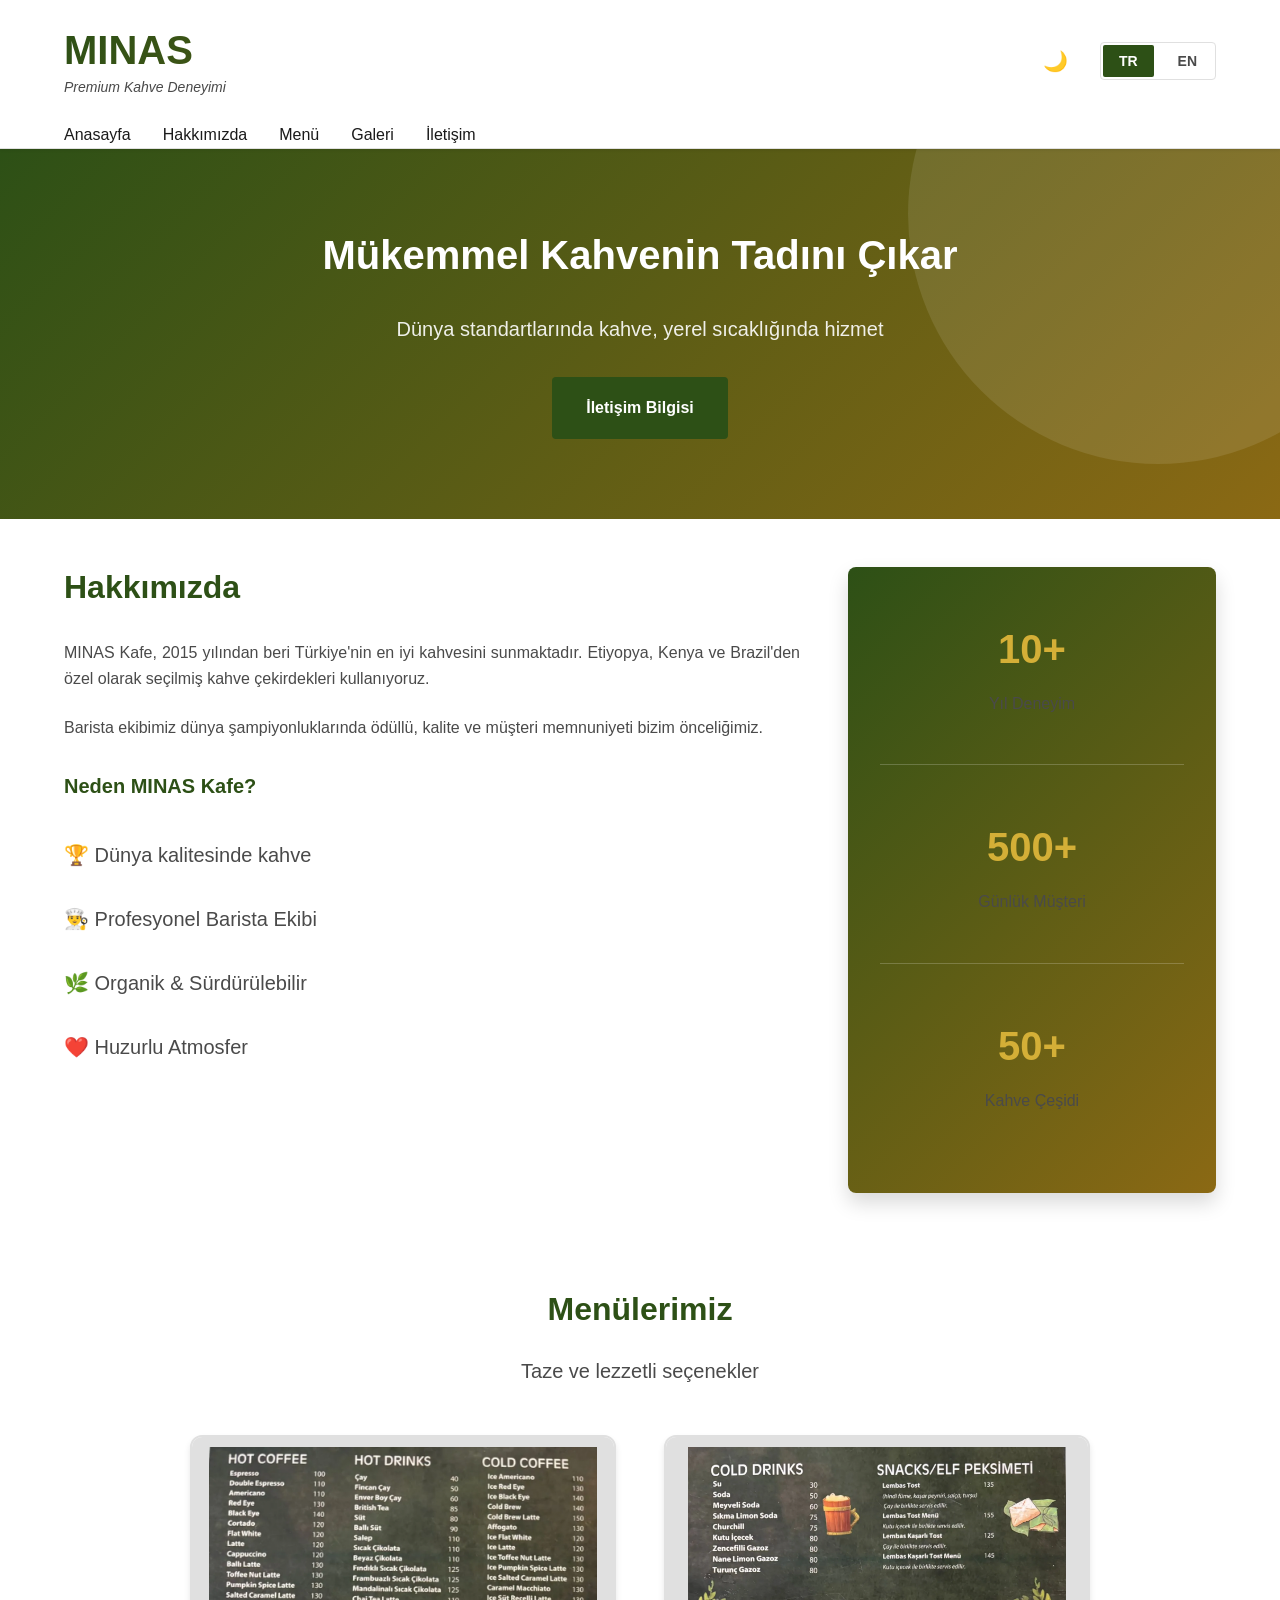
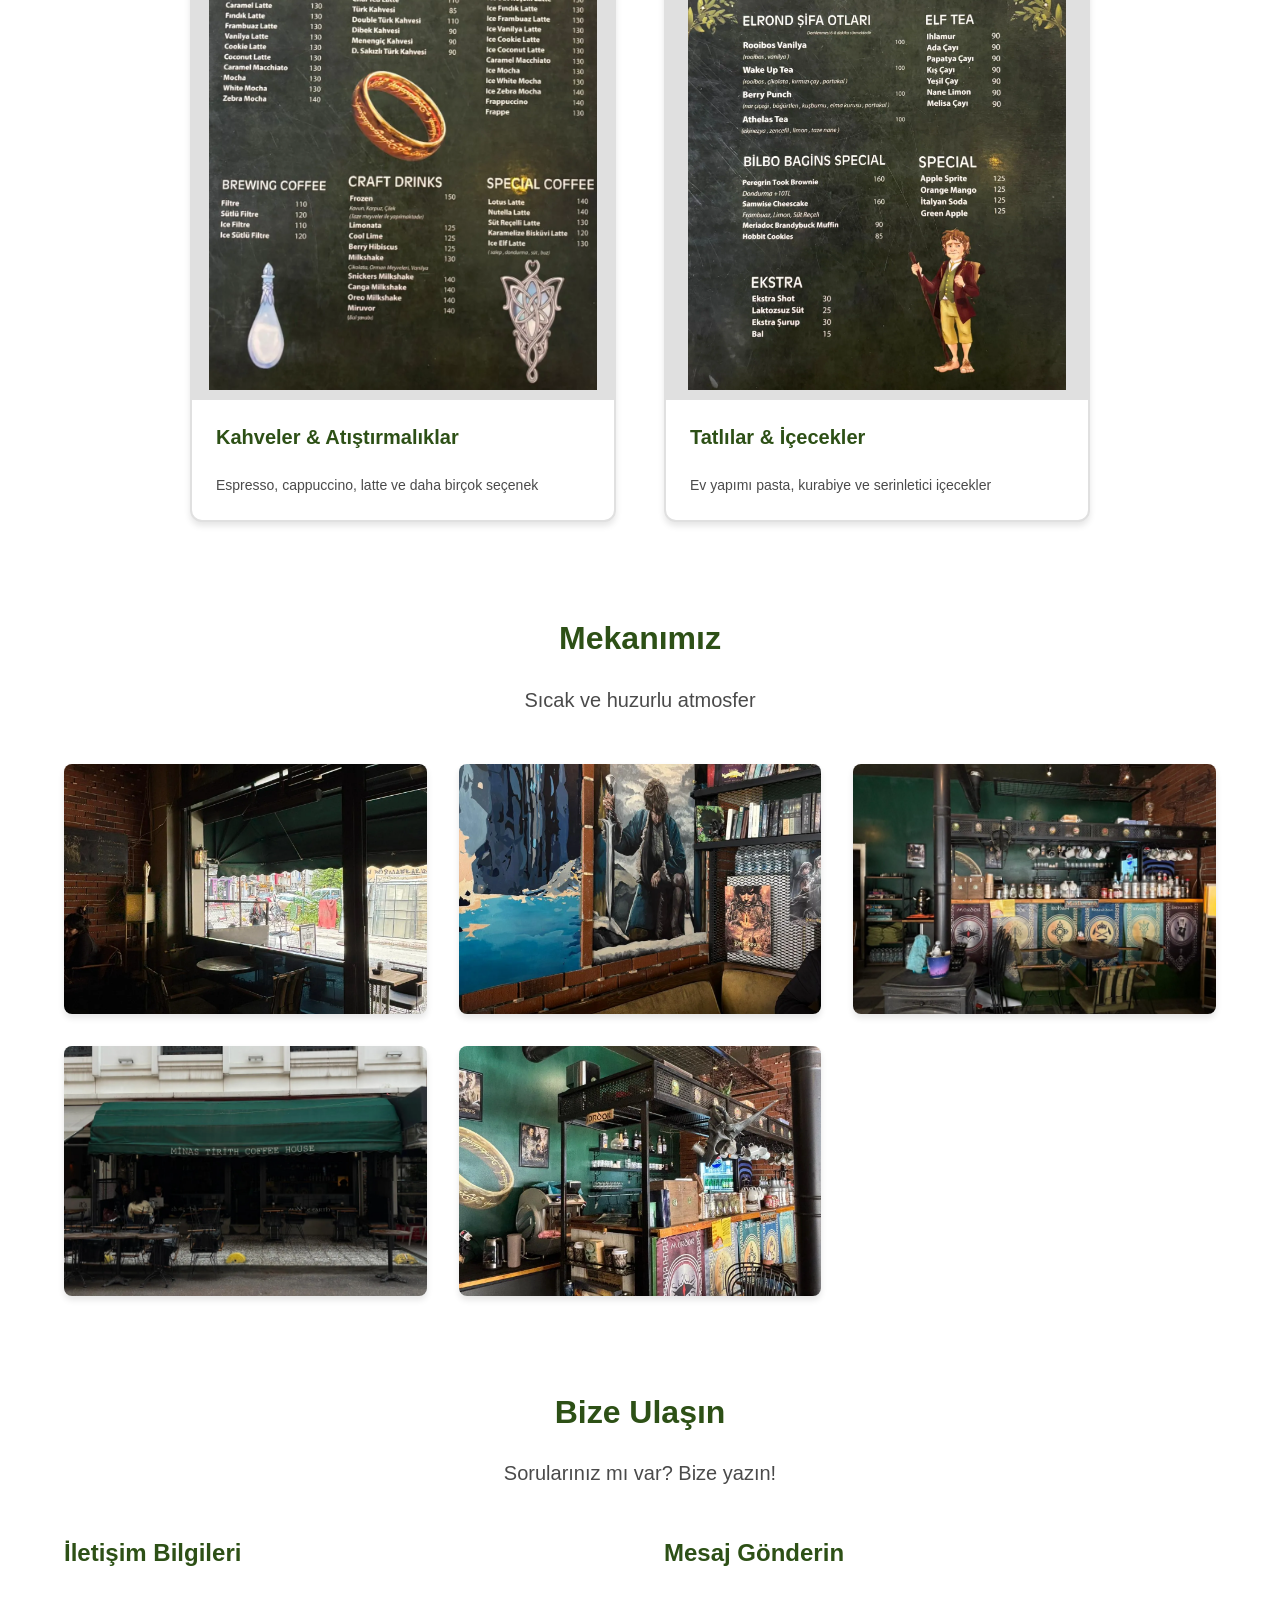
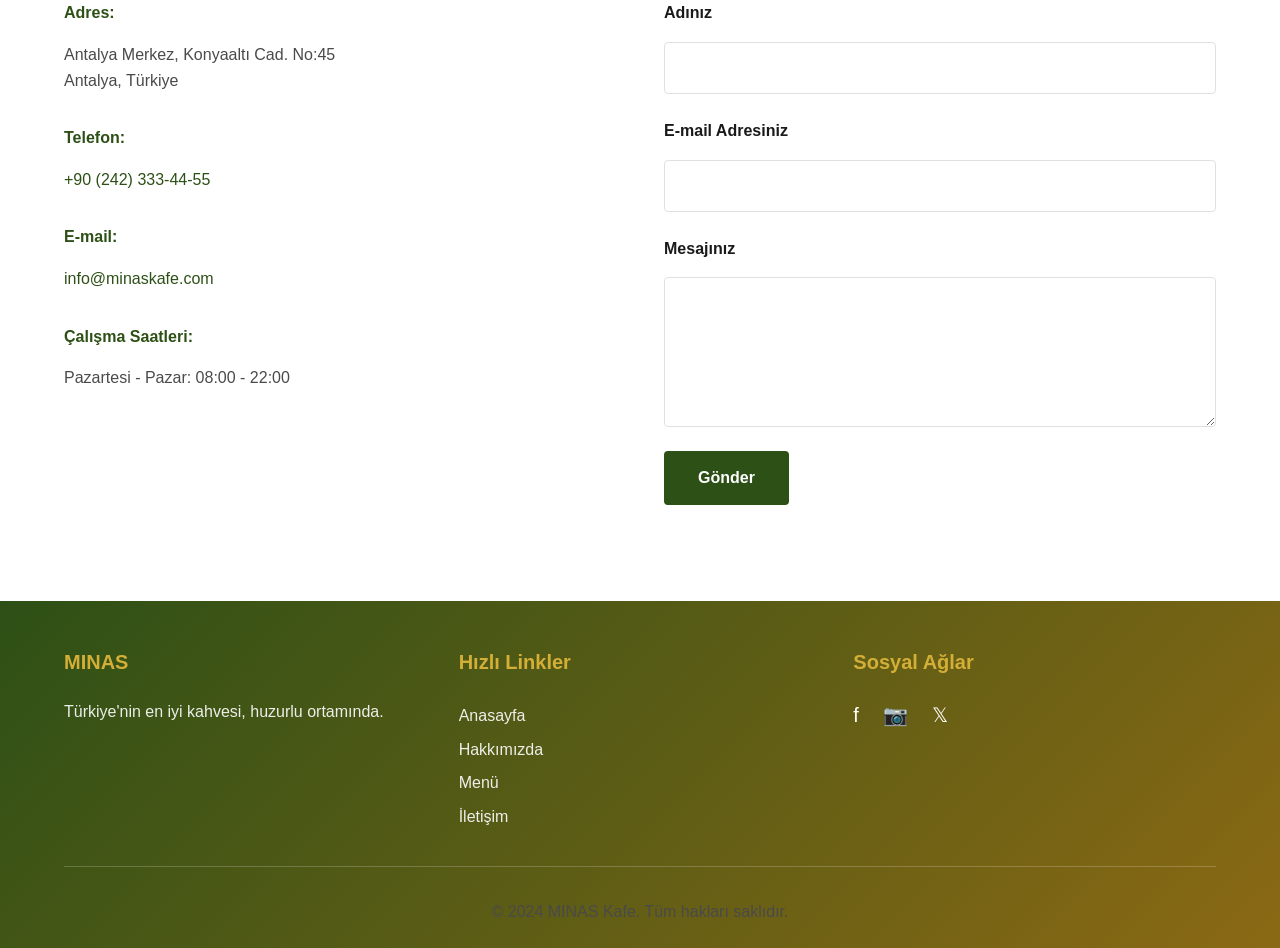
==== index.html @ 87684c49 "Initial commit: Proje yapisi ve temel dosyalar olusturuldu." ====
<!DOCTYPE html>
<html lang="tr" dir="ltr">
<head>
    <meta charset="UTF-8">
    <meta name="viewport" content="width=device-width, initial-scale=1.0">
    <meta name="description" content="MINAS Kafe - Türkiye'nin en iyi kahvesi. Huzurlu ortamda premium kahve deneyimi.">
    <meta name="keywords" content="kafe, kahve, MINAS, premium kahve, espresso, cappuccino">
    <meta name="author" content="MINAS Kafe">
    <meta name="theme-color" content="#2d5016">
    
    <!-- SEO -->
    <title>MINAS Kafe - Premium Kahve Deneyimi | Antalya</title>
    <meta property="og:title" content="MINAS Kafe - Premium Kahve Deneyimi">
    <meta property="og:description" content="Türkiye'nin en iyi kahvesi. Huzurlu ortamda premium kahve deneyimi.">
    <meta property="og:type" content="business.business">
    
    <!-- Favicon -->
    <link rel="icon" type="image/svg+xml" href="assets/favicon.svg">
    <link rel="icon" type="image/png" href="assets/favicon-192.png">
    <link rel="apple-touch-icon" href="assets/favicon-180.png">
    <link rel="manifest" href="manifest.json">
    
    <!-- Styles -->
    <link rel="stylesheet" href="assets/css/style.css">
    <link rel="stylesheet" href="assets/css/responsive.css">
    
</head>
<body class="light-theme">
    <!-- Header -->
    <header class="header">
        <div class="container">
            <div class="header-top">
                <div class="logo">
                    <h1>MINAS</h1>
                    <p class="tagline" data-tr="Premium Kahve Deneyimi" data-en="Premium Coffee Experience">Premium Kahve Deneyimi</p>
                </div>
                
                <!-- Theme & Language Switcher -->
                <div class="controls">
                    <button class="btn-theme" aria-label="Temayı değiştir" title="Temayı değiştir">
                        <span class="theme-icon">🌙</span>
                    </button>
                    <div class="language-switcher">
                        <button class="btn-lang active" data-lang="tr" title="Türkçe">TR</button>
                        <button class="btn-lang" data-lang="en" title="English">EN</button>
                    </div>
                </div>
            </div>

            <!-- Navigation -->
            <nav class="navigation">
                <button class="btn-menu" aria-label="Menüyü aç/kapat">
                    <span></span>
                    <span></span>
                    <span></span>
                </button>
                <ul class="nav-list">
                    <li><a href="#anasayfa" class="nav-link" data-tr="Anasayfa" data-en="Home">Anasayfa</a></li>
                    <li><a href="#hakkimizda" class="nav-link" data-tr="Hakkımızda" data-en="About">Hakkımızda</a></li>
                    <li><a href="#menu" class="nav-link" data-tr="Menü" data-en="Menu">Menü</a></li>
                    <li><a href="#galeri" class="nav-link" data-tr="Galeri" data-en="Gallery">Galeri</a></li>
                    <li><a href="#iletisim" class="nav-link" data-tr="İletişim" data-en="Contact">İletişim</a></li>
                </ul>
            </nav>
        </div>
    </header>

    <!-- Main Content -->
    <main class="main-content">
        
        <!-- Hero Section -->
        <section id="anasayfa" class="hero">
            <div class="container">
                <div class="hero-content">
                    <h2 class="hero-title" data-tr="Mükemmel Kahvenin Tadını Çıkar" data-en="Taste the Perfect Coffee">Mükemmel Kahvenin Tadını Çıkar</h2>
                    <p class="hero-subtitle" data-tr="Dünya standartlarında kahve, yerel sıcaklığında hizmet" data-en="World-class coffee with local warmth">Dünya standartlarında kahve, yerel sıcaklığında hizmet</p>
                    <a href="#iletisim" class="btn-primary" data-tr="İletişim Bilgisi" data-en="Get In Touch">İletişim Bilgisi</a>
                </div>
            </div>
        </section>

        <!-- About Section -->
        <section id="hakkimizda" class="about">
            <div class="container">
                <div class="about-wrapper">
                    <article class="about-content">
                        <h2 data-tr="Hakkımızda" data-en="About Us">Hakkımızda</h2>
                        <p data-tr="MINAS Kafe, 2015 yılından beri Türkiye'nin en iyi kahvesini sunmaktadır. Etiyopya, Kenya ve Brazil'den özel olarak seçilmiş kahve çekirdekleri kullanıyoruz." data-en="MINAS Cafe has been serving Turkey's finest coffee since 2015. We use specially selected coffee beans from Ethiopia, Kenya, and Brazil.">MINAS Kafe, 2015 yılından beri Türkiye'nin en iyi kahvesini sunmaktadır. Etiyopya, Kenya ve Brazil'den özel olarak seçilmiş kahve çekirdekleri kullanıyoruz.</p>
                        <p data-tr="Barista ekibimiz dünya şampiyonluklarında ödüllü, kalite ve müşteri memnuniyeti bizim önceliğimiz." data-en="Our award-winning barista team is committed to quality and customer satisfaction.">Barista ekibimiz dünya şampiyonluklarında ödüllü, kalite ve müşteri memnuniyeti bizim önceliğimiz.</p>
                        <h3 data-tr="Neden MINAS Kafe?" data-en="Why MINAS Cafe?">Neden MINAS Kafe?</h3>
                        <ul class="features-list">
                            <li data-tr="🏆 Dünya kalitesinde kahve" data-en="🏆 World-class coffee">🏆 Dünya kalitesinde kahve</li>
                            <li data-tr="👨‍🍳 Profesyonel Barista Ekibi" data-en="👨‍🍳 Professional Barista Team">👨‍🍳 Profesyonel Barista Ekibi</li>
                            <li data-tr="🌿 Organik & Sürdürülebilir" data-en="🌿 Organic & Sustainable">🌿 Organik & Sürdürülebilir</li>
                            <li data-tr="❤️ Huzurlu Atmosfer" data-en="❤️ Peaceful Atmosphere">❤️ Huzurlu Atmosfer</li>
                        </ul>
                    </article>
                    <aside class="about-sidebar">
                        <div class="stats">
                            <div class="stat-item">
                                <h3 class="stat-number">10+</h3>
                                <p data-tr="Yıl Deneyim" data-en="Years Experience">Yıl Deneyim</p>
                            </div>
                            <div class="stat-item">
                                <h3 class="stat-number">500+</h3>
                                <p data-tr="Günlük Müşteri" data-en="Daily Customers">Günlük Müşteri</p>
                            </div>
                            <div class="stat-item">
                                <h3 class="stat-number">50+</h3>
                                <p data-tr="Kahve Çeşidi" data-en="Coffee Types">Kahve Çeşidi</p>
                            </div>
                        </div>
                    </aside>
                </div>
            </div>
        </section>

        <!-- Menu Section -->
        <section id="menu" class="menu">
            <div class="container">
                <h2 data-tr="Menülerimiz" data-en="Our Menus">Menülerimiz</h2>
                <p class="section-subtitle" data-tr="Taze ve lezzetli seçenekler" data-en="Fresh and delicious options">Taze ve lezzetli seçenekler</p>
                
                <div class="menu-grid">
                    <article class="menu-card">
                        <picture>
                            <source srcset="assets/images/menu1.webp" type="image/webp">
                            <source srcset="assets/images/menu1.jpg" type="image/jpeg">
                            <img src="assets/images/menu1.jpg" alt="Kahve ve Atıştırmalıklar Menüsü" loading="lazy" width="300" height="400">
                        </picture>
                        <h3 data-tr="Kahveler & Atıştırmalıklar" data-en="Coffees & Snacks">Kahveler & Atıştırmalıklar</h3>
                        <p data-tr="Espresso, cappuccino, latte ve daha birçok seçenek" data-en="Espresso, cappuccino, latte and many more options">Espresso, cappuccino, latte ve daha birçok seçenek</p>
                    </article>
                    <article class="menu-card">
                        <picture>
                            <source srcset="assets/images/menu2.webp" type="image/webp">
                            <source srcset="assets/images/menu2.jpg" type="image/jpeg">
                            <img src="assets/images/menu2.jpg" alt="Tatlı ve İçecekler Menüsü" loading="lazy" width="300" height="400">
                        </picture>
                        <h3 data-tr="Tatlılar & İçecekler" data-en="Desserts & Beverages">Tatlılar & İçecekler</h3>
                        <p data-tr="Ev yapımı pasta, kurabiye ve serinletici içecekler" data-en="Homemade cakes, cookies and refreshing beverages">Ev yapımı pasta, kurabiye ve serinletici içecekler</p>
                    </article>
                </div>
            </div>
        </section>

        <!-- Gallery Section -->
        <section id="galeri" class="gallery">
            <div class="container">
                <h2 data-tr="Mekanımız" data-en="Our Place">Mekanımız</h2>
                <p class="section-subtitle" data-tr="Sıcak ve huzurlu atmosfer" data-en="Warm and peaceful atmosphere">Sıcak ve huzurlu atmosfer</p>
                
                <div class="gallery-grid">
                    <article class="gallery-item">
                        <picture>
                            <source srcset="assets/images/masalar1.webp" type="image/webp">
                            <source srcset="assets/images/masalar1.jpg" type="image/jpeg">
                            <img src="assets/images/masalar1.jpg" alt="MINAS Kafe - Kafe Masaları 1" loading="lazy" width="400" height="300">
                        </picture>
                        <h3 data-tr="Rahatlık" data-en="Comfort">Rahatlık</h3>
                    </article>
                    <article class="gallery-item">
                        <picture>
                            <source srcset="assets/images/masalar2.webp" type="image/webp">
                            <source srcset="assets/images/masalar2.jpg" type="image/jpeg">
                            <img src="assets/images/masalar2.jpg" alt="MINAS Kafe - Kafe Masaları 2" loading="lazy" width="400" height="300">
                        </picture>
                        <h3 data-tr="Sosyal Alan" data-en="Social Space">Sosyal Alan</h3>
                    </article>
                    <article class="gallery-item">
                        <picture>
                            <source srcset="assets/images/bar.webp" type="image/webp">
                            <source srcset="assets/images/bar.jpg" type="image/jpeg">
                            <img src="assets/images/bar.jpg" alt="MINAS Kafe - Bar Bölümü" loading="lazy" width="400" height="300">
                        </picture>
                        <h3 data-tr="Bar Bölümü" data-en="Bar Section">Bar Bölümü</h3>
                    </article>
                    <article class="gallery-item">
                        <picture>
                            <source srcset="assets/images/disgorunus.webp" type="image/webp">
                            <source srcset="assets/images/disgorunus.jpg" type="image/jpeg">
                            <img src="assets/images/disgorunus.jpg" alt="MINAS Kafe - Dış Görünüş" loading="lazy" width="400" height="300">
                        </picture>
                        <h3 data-tr="Dış Görünüş" data-en="Exterior View">Dış Görünüş</h3>
                    </article>
                    <article class="gallery-item">
                        <picture>
                            <source srcset="assets/images/kasa.webp" type="image/webp">
                            <source srcset="assets/images/kasa.jpg" type="image/jpeg">
                            <img src="assets/images/kasa.jpg" alt="MINAS Kafe - Kasa Bölümü" loading="lazy" width="400" height="300">
                        </picture>
                        <h3 data-tr="Yüksek Kalite" data-en="Quality">Yüksek Kalite</h3>
                    </article>
                </div>
            </div>
        </section>

        <!-- Contact Section -->
        <section id="iletisim" class="contact">
            <div class="container">
                <h2 data-tr="Bize Ulaşın" data-en="Get In Touch">Bize Ulaşın</h2>
                <p class="section-subtitle" data-tr="Sorularınız mı var? Bize yazın!" data-en="Have questions? Write to us!">Sorularınız mı var? Bize yazın!</p>
                
                <div class="contact-wrapper">
                    <article class="contact-info">
                        <h3 data-tr="İletişim Bilgileri" data-en="Contact Information">İletişim Bilgileri</h3>
                        <div class="info-item">
                            <strong data-tr="Adres:" data-en="Address:">Adres:</strong>
                            <p>Antalya Merkez, Konyaaltı Cad. No:45<br>Antalya, Türkiye</p>
                        </div>
                        <div class="info-item">
                            <strong data-tr="Telefon:" data-en="Phone:">Telefon:</strong>
                            <p><a href="tel:+902423334455">+90 (242) 333-44-55</a></p>
                        </div>
                        <div class="info-item">
                            <strong data-tr="E-mail:" data-en="Email:">E-mail:</strong>
                            <p><a href="mailto:info@minaskafe.com">info@minaskafe.com</a></p>
                        </div>
                        <div class="info-item">
                            <strong data-tr="Çalışma Saatleri:" data-en="Business Hours:">Çalışma Saatleri:</strong>
                            <p data-tr="Pazartesi - Pazar: 08:00 - 22:00" data-en="Monday - Sunday: 08:00 - 22:00">Pazartesi - Pazar: 08:00 - 22:00</p>
                        </div>
                    </article>

                    <article class="contact-form">
                        <h3 data-tr="Mesaj Gönderin" data-en="Send a Message">Mesaj Gönderin</h3>
                        <form id="contactForm" method="POST" action="https://formspree.io/f/xwpkqzky">
                            <div class="form-group">
                                <label for="name" data-tr="Adınız" data-en="Your Name">Adınız</label>
                                <input type="text" id="name" name="name" required aria-label="Adınız">
                            </div>
                            <div class="form-group">
                                <label for="email" data-tr="E-mail Adresiniz" data-en="Your Email">E-mail Adresiniz</label>
                                <input type="email" id="email" name="email" required aria-label="E-mail Adresiniz">
                            </div>
                            <div class="form-group">
                                <label for="message" data-tr="Mesajınız" data-en="Your Message">Mesajınız</label>
                                <textarea id="message" name="message" rows="5" required aria-label="Mesajınız"></textarea>
                            </div>
                            <button type="submit" class="btn-primary" data-tr="Gönder" data-en="Send">Gönder</button>
                        </form>
                    </article>
                </div>
            </div>
        </section>
    </main>

    <!-- Footer -->
    <footer class="footer">
        <div class="container">
            <div class="footer-content">
                <article class="footer-section">
                    <h3>MINAS</h3>
                    <p data-tr="Türkiye'nin en iyi kahvesi, huzurlu ortamında." data-en="Turkey's finest coffee in a peaceful setting.">Türkiye'nin en iyi kahvesi, huzurlu ortamında.</p>
                </article>
                <article class="footer-section">
                    <h3 data-tr="Hızlı Linkler" data-en="Quick Links">Hızlı Linkler</h3>
                    <ul>
                        <li><a href="#anasayfa" data-tr="Anasayfa" data-en="Home">Anasayfa</a></li>
                        <li><a href="#hakkimizda" data-tr="Hakkımızda" data-en="About">Hakkımızda</a></li>
                        <li><a href="#menu" data-tr="Menü" data-en="Menu">Menü</a></li>
                        <li><a href="#iletisim" data-tr="İletişim" data-en="Contact">İletişim</a></li>
                    </ul>
                </article>
                <article class="footer-section">
                    <h3 data-tr="Sosyal Ağlar" data-en="Social Media">Sosyal Ağlar</h3>
                    <div class="social-links">
                        <a href="#" aria-label="Facebook" title="Facebook">f</a>
                        <a href="#" aria-label="Instagram" title="Instagram">📷</a>
                        <a href="#" aria-label="Twitter" title="Twitter">𝕏</a>
                    </div>
                </article>
            </div>
            <div class="footer-bottom">
                <p data-tr="© 2024 MINAS Kafe. Tüm hakları saklıdır." data-en="© 2024 MINAS Cafe. All rights reserved.">© 2024 MINAS Kafe. Tüm hakları saklıdır.</p>
            </div>
        </div>
    </footer>

    <!-- Scripts -->
    <script src="assets/js/main.js" defer></script>
    <script src="assets/js/i18n.js" defer></script>
    <script src="assets/js/theme.js" defer></script>
    
    <!-- Service Worker Registration -->
    <script>
        if ('serviceWorker' in navigator) {
            window.addEventListener('load', () => {
                navigator.serviceWorker.register('assets/js/sw.js').then(reg => {
                    console.log('Service Worker registered successfully:', reg);
                }).catch(err => {
                    console.log('Service Worker registration failed:', err);
                });
            });
        }
    </script>
</body>
</html>
---- assets/css/style.css ----
/* ===========================
   MINAS KAFE - MAIN STYLES
   =========================== */

:root {
    /* Light Theme Colors */
    --color-primary-light: #2d5016;
    --color-secondary-light: #8B6914;
    --color-bg-light: #ffffff;
    --color-text-dark: #1a1a1a;
    --color-text-light: #4a4a4a;
    --color-border: #e0e0e0;
    --color-accent: #d4af37;
    
    /* Dark Theme Colors */
    --color-primary-dark: #1a3d0a;
    --color-secondary-dark: #6b5810;
    --color-bg-dark: #0d0d0d;
    --color-text-light-dark: #e0e0e0;
    --color-text-light-dark-secondary: #a0a0a0;
    
    /* Spacing */
    --spacing-xs: 0.5rem;
    --spacing-sm: 1rem;
    --spacing-md: 1.5rem;
    --spacing-lg: 2rem;
    --spacing-xl: 3rem;
    
    /* Typography */
    --font-family: 'Segoe UI', Tahoma, Geneva, Verdana, sans-serif;
    --font-size-xs: 0.75rem;
    --font-size-sm: 0.875rem;
    --font-size-base: 1rem;
    --font-size-lg: 1.25rem;
    --font-size-xl: 1.5rem;
    --font-size-2xl: 2rem;
    --font-size-3xl: 2.5rem;
    
    /* Transitions */
    --transition-fast: 0.2s ease-in-out;
    --transition-normal: 0.3s ease-in-out;
    --transition-slow: 0.5s ease-in-out;
    
    /* Shadows */
    --shadow-sm: 0 1px 3px rgba(0, 0, 0, 0.1);
    --shadow-md: 0 4px 6px rgba(0, 0, 0, 0.1);
    --shadow-lg: 0 10px 20px rgba(0, 0, 0, 0.15);
    
    /* Z-index */
    --z-header: 100;
    --z-mobile-menu: 101;
    --z-modal: 200;
}

/* Light Theme */
body.light-theme {
    --bg: var(--color-bg-light);
    --text-primary: var(--color-text-dark);
    --text-secondary: var(--color-text-light);
    --primary: var(--color-primary-light);
    --secondary: var(--color-secondary-light);
    --border: var(--color-border);
}

/* Dark Theme */
body.dark-theme {
    --bg: var(--color-bg-dark);
    --text-primary: var(--color-text-light-dark);
    --text-secondary: var(--color-text-light-dark-secondary);
    --primary: var(--color-primary-dark);
    --secondary: var(--color-secondary-dark);
    --border: rgba(255, 255, 255, 0.1);
}

/* ===========================
   GLOBAL STYLES
   =========================== */

* {
    margin: 0;
    padding: 0;
    box-sizing: border-box;
}

html {
    scroll-behavior: smooth;
}

body {
    font-family: var(--font-family);
    font-size: var(--font-size-base);
    line-height: 1.6;
    color: var(--text-primary);
    background-color: var(--bg);
    transition: background-color var(--transition-normal), color var(--transition-normal);
}

/* ===========================
   TYPOGRAPHY
   =========================== */

h1, h2, h3, h4, h5, h6 {
    font-weight: 700;
    line-height: 1.3;
    margin-bottom: var(--spacing-md);
    color: var(--primary);
}

h1 { font-size: var(--font-size-3xl); }
h2 { font-size: var(--font-size-2xl); }
h3 { font-size: var(--font-size-xl); }
h4 { font-size: var(--font-size-lg); }

p {
    margin-bottom: var(--spacing-md);
    color: var(--text-secondary);
}

a {
    color: var(--primary);
    text-decoration: none;
    transition: color var(--transition-fast);
}

a:hover {
    color: var(--secondary);
}

/* ===========================
   CONTAINER & LAYOUT
   =========================== */

.container {
    max-width: 1200px;
    margin: 0 auto;
    padding: 0 var(--spacing-md);
}

/* ===========================
   BUTTONS
   =========================== */

.btn-primary {
    display: inline-block;
    padding: var(--spacing-sm) var(--spacing-lg);
    background-color: var(--primary);
    color: white;
    border: 2px solid var(--primary);
    border-radius: 4px;
    font-size: var(--font-size-base);
    font-weight: 600;
    cursor: pointer;
    transition: all var(--transition-fast);
    text-align: center;
}

.btn-primary:hover {
    background-color: var(--secondary);
    border-color: var(--secondary);
    transform: translateY(-2px);
    box-shadow: var(--shadow-md);
}

.btn-primary:active {
    transform: translateY(0);
}

/* ===========================
   HEADER & NAVIGATION
   =========================== */

.header {
    background-color: var(--bg);
    border-bottom: 1px solid var(--border);
    position: sticky;
    top: 0;
    z-index: var(--z-header);
    box-shadow: var(--shadow-sm);
}

.header-top {
    display: flex;
    justify-content: space-between;
    align-items: center;
    padding: var(--spacing-md) 0;
}

.logo {
    flex: 1;
}

.logo h1 {
    font-size: var(--font-size-3xl);
    margin: 0;
    background: linear-gradient(135deg, var(--primary), var(--secondary));
    -webkit-background-clip: text;
    -webkit-text-fill-color: transparent;
    background-clip: text;
}

.logo .tagline {
    font-size: var(--font-size-sm);
    color: var(--text-secondary);
    margin: 0;
    font-style: italic;
}

.controls {
    display: flex;
    align-items: center;
    gap: var(--spacing-md);
}

/* Theme Toggle Button */
.btn-theme {
    background: none;
    border: none;
    font-size: var(--font-size-lg);
    cursor: pointer;
    padding: var(--spacing-xs);
    transition: transform var(--transition-fast);
}

.btn-theme:hover {
    transform: rotate(20deg);
}

/* Language Switcher */
.language-switcher {
    display: flex;
    gap: var(--spacing-xs);
    border: 1px solid var(--border);
    border-radius: 4px;
    padding: 2px;
}

.btn-lang {
    background: none;
    border: none;
    padding: var(--spacing-xs) var(--spacing-sm);
    font-size: var(--font-size-sm);
    font-weight: 600;
    color: var(--text-secondary);
    cursor: pointer;
    transition: all var(--transition-fast);
}

.btn-lang.active {
    background-color: var(--primary);
    color: white;
    border-radius: 2px;
}

/* Navigation */
.navigation {
    display: flex;
    align-items: center;
    justify-content: space-between;
}

.btn-menu {
    display: none;
    flex-direction: column;
    background: none;
    border: none;
    cursor: pointer;
    gap: 4px;
    padding: var(--spacing-sm);
}

.btn-menu span {
    display: block;
    width: 25px;
    height: 3px;
    background-color: var(--primary);
    transition: all var(--transition-fast);
}

.btn-menu.active span:nth-child(1) {
    transform: rotate(45deg) translate(8px, 8px);
}

.btn-menu.active span:nth-child(2) {
    opacity: 0;
}

.btn-menu.active span:nth-child(3) {
    transform: rotate(-45deg) translate(7px, -7px);
}

.nav-list {
    display: flex;
    list-style: none;
    gap: var(--spacing-lg);
}

.nav-link {
    color: var(--text-primary);
    font-weight: 500;
    position: relative;
    padding-bottom: 4px;
}

.nav-link::after {
    content: '';
    position: absolute;
    width: 0;
    height: 2px;
    bottom: 0;
    left: 0;
    background-color: var(--primary);
    transition: width var(--transition-fast);
}

.nav-link:hover::after {
    width: 100%;
}

/* ===========================
   HERO SECTION
   =========================== */

.hero {
    background: linear-gradient(135deg, var(--primary), var(--secondary));
    color: white;
    padding: 80px 0;
    text-align: center;
    position: relative;
    overflow: hidden;
}

.hero::before {
    content: '';
    position: absolute;
    top: -50%;
    right: -10%;
    width: 500px;
    height: 500px;
    background: rgba(255, 255, 255, 0.1);
    border-radius: 50%;
}

.hero-content {
    position: relative;
    z-index: 2;
}

.hero-title {
    font-size: var(--font-size-3xl);
    margin-bottom: var(--spacing-lg);
    color: white;
}

.hero-subtitle {
    font-size: var(--font-size-lg);
    margin-bottom: var(--spacing-lg);
    color: rgba(255, 255, 255, 0.9);
}

/* ===========================
   ABOUT SECTION
   =========================== */

.about {
    padding: var(--spacing-xl) 0;
    background-color: var(--bg);
}

.about-wrapper {
    display: grid;
    grid-template-columns: 2fr 1fr;
    gap: var(--spacing-xl);
    align-items: start;
}

.about-content h2 {
    color: var(--primary);
    margin-bottom: var(--spacing-lg);
}

.about-content p {
    text-align: justify;
    margin-bottom: var(--spacing-md);
}

.about-content h3 {
    font-size: var(--font-size-lg);
    margin-top: var(--spacing-lg);
    margin-bottom: var(--spacing-md);
}

.features-list {
    list-style: none;
    padding: 0;
}

.features-list li {
    padding: var(--spacing-sm) 0;
    color: var(--text-secondary);
    font-size: var(--font-size-lg);
}

.about-sidebar {
    background: linear-gradient(135deg, var(--primary), var(--secondary));
    color: white;
    padding: var(--spacing-lg);
    border-radius: 8px;
    box-shadow: var(--shadow-lg);
}

.stats {
    display: flex;
    flex-direction: column;
    gap: var(--spacing-lg);
}

.stat-item {
    text-align: center;
    padding: var(--spacing-md) 0;
    border-bottom: 1px solid rgba(255, 255, 255, 0.2);
}

.stat-item:last-child {
    border-bottom: none;
}

.stat-number {
    font-size: var(--font-size-3xl);
    color: var(--color-accent);
    margin-bottom: var(--spacing-sm);
}

/* ===========================
   MENU SECTION
   =========================== */

.menu {
    padding: var(--spacing-xl) 0;
    background-color: var(--bg);
}

.menu > .container > h2 {
    text-align: center;
    color: var(--primary);
    margin-bottom: var(--spacing-md);
}

.section-subtitle {
    text-align: center;
    font-size: var(--font-size-lg);
    color: var(--text-secondary);
    margin-bottom: var(--spacing-xl);
}

.menu-grid {
    display: grid;
    grid-template-columns: repeat(auto-fit, minmax(320px, 1fr));
    gap: var(--spacing-xl);
    max-width: 900px;
    margin: 0 auto;
}

.menu-card {
    background-color: var(--bg);
    border: 2px solid var(--border);
    border-radius: 12px;
    overflow: hidden;
    transition: all var(--transition-normal);
    box-shadow: var(--shadow-md);
    cursor: pointer;
    display: flex;
    flex-direction: column;
}

.menu-card:hover {
    transform: translateY(-10px);
    box-shadow: var(--shadow-lg);
    border-color: var(--primary);
}

.menu-card picture {
    display: block;
    width: 100%;
    aspect-ratio: 3/4;
    background-color: var(--border);
    overflow: hidden;
}

.menu-card img {
    width: 100%;
    height: 100%;
    object-fit: contain;
    display: block;
    padding: 10px;
    background-color: var(--border);
}

.menu-card h3 {
    font-size: var(--font-size-lg);
    font-weight: 600;
    color: var(--primary);
    padding: var(--spacing-md);
    margin: 0;
    flex-grow: 1;
    display: flex;
    align-items: center;
}

.menu-card p {
    padding: 0 var(--spacing-md) var(--spacing-md);
    color: var(--text-secondary);
    margin: 0;
    font-size: var(--font-size-sm);
}

/* ===========================
   GALLERY SECTION
   =========================== */

.gallery {
    padding: var(--spacing-xl) 0;
    background-color: var(--bg);
}

.gallery > .container > h2 {
    text-align: center;
    color: var(--primary);
    margin-bottom: var(--spacing-md);
}

.gallery-grid {
    display: grid;
    grid-template-columns: repeat(auto-fit, minmax(280px, 1fr));
    gap: var(--spacing-lg);
    margin-top: var(--spacing-xl);
}

.gallery-item {
    position: relative;
    overflow: hidden;
    border-radius: 8px;
    box-shadow: var(--shadow-md);
    height: 250px;
    cursor: pointer;
}

.gallery-item img {
    width: 100%;
    height: 100%;
    object-fit: cover;
    transition: transform var(--transition-normal);
    display: block;
}

.gallery-item:hover img {
    transform: scale(1.05);
}

.gallery-item h3 {
    position: absolute;
    bottom: 0;
    left: 0;
    right: 0;
    margin: 0;
    padding: var(--spacing-md);
    background: linear-gradient(to top, rgba(0, 0, 0, 0.8), transparent);
    color: white;
    font-size: var(--font-size-lg);
    transform: translateY(100%);
    transition: transform var(--transition-normal);
}

.gallery-item:hover h3 {
    transform: translateY(0);
}

/* ===========================
   CONTACT SECTION
   =========================== */

.contact {
    padding: var(--spacing-xl) 0;
    background-color: var(--bg);
}

.contact > .container > h2 {
    text-align: center;
    color: var(--primary);
    margin-bottom: var(--spacing-md);
}

.contact-wrapper {
    display: grid;
    grid-template-columns: 1fr 1fr;
    gap: var(--spacing-xl);
    margin-top: var(--spacing-xl);
}

.contact-info h3 {
    color: var(--primary);
    margin-bottom: var(--spacing-lg);
}

.info-item {
    margin-bottom: var(--spacing-lg);
}

.info-item strong {
    display: block;
    color: var(--primary);
    margin-bottom: var(--spacing-sm);
    font-weight: 600;
}

.info-item p {
    color: var(--text-secondary);
    margin: 0;
}

.info-item a {
    color: var(--primary);
    text-decoration: none;
    font-weight: 500;
}

.info-item a:hover {
    text-decoration: underline;
}

/* Contact Form */
.contact-form h3 {
    color: var(--primary);
    margin-bottom: var(--spacing-lg);
}

.form-group {
    margin-bottom: var(--spacing-md);
    display: flex;
    flex-direction: column;
}

.form-group label {
    font-weight: 600;
    color: var(--text-primary);
    margin-bottom: var(--spacing-sm);
}

.form-group input,
.form-group textarea {
    padding: var(--spacing-sm);
    border: 1px solid var(--border);
    border-radius: 4px;
    font-family: var(--font-family);
    font-size: var(--font-size-base);
    color: var(--text-primary);
    background-color: var(--bg);
    transition: border-color var(--transition-fast);
}

.form-group input:focus,
.form-group textarea:focus {
    outline: none;
    border-color: var(--primary);
    box-shadow: 0 0 0 3px rgba(45, 80, 22, 0.1);
}

.form-group textarea {
    resize: vertical;
    min-height: 150px;
}

/* ===========================
   FOOTER
   =========================== */

footer {
    background: linear-gradient(135deg, var(--primary), var(--secondary));
    color: white;
    padding: var(--spacing-xl) 0 var(--spacing-md);
    margin-top: var(--spacing-xl);
}

.footer-content {
    display: grid;
    grid-template-columns: repeat(auto-fit, minmax(250px, 1fr));
    gap: var(--spacing-lg);
    margin-bottom: var(--spacing-lg);
}

.footer-section h3 {
    color: var(--color-accent);
    font-size: var(--font-size-lg);
    margin-bottom: var(--spacing-md);
}

.footer-section p {
    color: rgba(255, 255, 255, 0.9);
    margin: 0;
}

.footer-section ul {
    list-style: none;
    padding: 0;
}

.footer-section ul li {
    padding: 4px 0;
}

.footer-section ul li a {
    color: rgba(255, 255, 255, 0.9);
    transition: color var(--transition-fast);
}

.footer-section ul li a:hover {
    color: var(--color-accent);
}

.social-links {
    display: flex;
    gap: var(--spacing-md);
    font-size: var(--font-size-lg);
}

.social-links a {
    color: white;
    text-decoration: none;
    transition: color var(--transition-fast);
}

.social-links a:hover {
    color: var(--color-accent);
}

.footer-bottom {
    text-align: center;
    padding-top: var(--spacing-lg);
    border-top: 1px solid rgba(255, 255, 255, 0.2);
    color: rgba(255, 255, 255, 0.8);
}

.footer-bottom p {
    margin: 0;
}

/* ===========================
   UTILITIES
   =========================== */

.skip-link {
    position: absolute;
    top: -40px;
    left: 0;
    background: var(--primary);
    color: white;
    padding: 8px;
    z-index: 100;
}

.skip-link:focus {
    top: 0;
}

/* Reduced Motion */
@media (prefers-reduced-motion: reduce) {
    * {
        animation: none !important;
        transition: none !important;
    }
}
---- assets/css/responsive.css ----
/* ===========================
   MINAS KAFE - RESPONSIVE STYLES
   =========================== */

/* ===========================
   TABLET (769px - 1024px)
   =========================== */

@media (max-width: 1024px) {
    .container {
        padding: 0 var(--spacing-lg);
    }

    .header-top {
        gap: var(--spacing-md);
    }

    .logo h1 {
        font-size: var(--font-size-2xl);
    }

    .about-wrapper {
        grid-template-columns: 1fr;
    }

    .about-sidebar {
        order: -1;
    }

    .contact-wrapper {
        grid-template-columns: 1fr;
    }

    .hero-title {
        font-size: var(--font-size-2xl);
    }

    .hero-subtitle {
        font-size: var(--font-size-base);
    }

    .footer-content {
        grid-template-columns: repeat(2, 1fr);
    }
}

/* ===========================
   MOBILE (≤768px)
   =========================== */

@media (max-width: 768px) {
    :root {
        --font-size-3xl: 1.875rem;
        --font-size-2xl: 1.5rem;
        --font-size-xl: 1.25rem;
        --font-size-lg: 1.1rem;
    }

    .container {
        padding: 0 var(--spacing-md);
    }

    /* Header Mobile */
    .header {
        padding: var(--spacing-sm) 0;
    }

    .header-top {
        flex-wrap: wrap;
        padding: var(--spacing-sm) 0;
    }

    .logo h1 {
        font-size: var(--font-size-2xl);
    }

    .logo .tagline {
        font-size: var(--font-size-xs);
    }

    .controls {
        gap: var(--spacing-sm);
        order: 3;
        width: 100%;
        margin-top: var(--spacing-sm);
        justify-content: flex-end;
    }

    /* Mobile Menu */
    .btn-menu {
        display: flex;
    }

    .nav-list {
        position: absolute;
        top: 100%;
        left: 0;
        right: 0;
        background-color: var(--bg);
        flex-direction: column;
        gap: 0;
        border-bottom: 1px solid var(--border);
        max-height: 0;
        overflow: hidden;
        transition: max-height var(--transition-normal);
        list-style: none;
        box-shadow: var(--shadow-md);
    }

    .nav-list.active {
        max-height: 500px;
    }

    .nav-list li {
        border-bottom: 1px solid var(--border);
    }

    .nav-list li:last-child {
        border-bottom: none;
    }

    .nav-link {
        display: block;
        padding: var(--spacing-md) var(--spacing-lg);
        color: var(--text-primary);
    }

    .nav-link::after {
        display: none;
    }

    .nav-link:hover {
        background-color: var(--border);
    }

    /* Hero Mobile */
    .hero {
        padding: 60px 0;
    }

    .hero-title {
        font-size: var(--font-size-2xl);
        margin-bottom: var(--spacing-md);
    }

    .hero-subtitle {
        font-size: var(--font-size-base);
        margin-bottom: var(--spacing-md);
    }

    .btn-primary {
        padding: var(--spacing-sm) var(--spacing-lg);
        font-size: var(--font-size-sm);
    }

    /* About Mobile */
    .about {
        padding: var(--spacing-lg) 0;
    }

    .about-wrapper {
        gap: var(--spacing-lg);
    }

    .about-content h3 {
        font-size: var(--font-size-lg);
    }

    .features-list li {
        font-size: var(--font-size-base);
        padding: var(--spacing-sm) 0;
    }

    .about-sidebar {
        padding: var(--spacing-lg);
    }

    .stats {
        gap: var(--spacing-md);
    }

    .stat-item {
        padding: var(--spacing-md) 0;
    }

    .stat-number {
        font-size: var(--font-size-2xl);
    }

    /* Menu Mobile */
    .menu {
        padding: var(--spacing-lg) 0;
    }

    .menu-grid {
        grid-template-columns: 1fr;
        gap: var(--spacing-lg);
    }

    .menu-card picture {
        aspect-ratio: 3/4;
    }

    .menu-card img {
        object-fit: contain;
    }

    /* Gallery Mobile */
    .gallery {
        padding: var(--spacing-lg) 0;
    }

    .gallery-grid {
        grid-template-columns: repeat(auto-fit, minmax(200px, 1fr));
        gap: var(--spacing-md);
    }

    .gallery-item {
        height: 200px;
    }

    /* Contact Mobile */
    .contact {
        padding: var(--spacing-lg) 0;
    }

    .contact-wrapper {
        gap: var(--spacing-lg);
    }

    .contact-form {
        background-color: var(--border);
        padding: var(--spacing-lg);
        border-radius: 8px;
    }

    .form-group input,
    .form-group textarea {
        padding: var(--spacing-sm);
        font-size: 16px; /* Prevents zoom on iOS */
    }

    /* Footer Mobile */
    footer {
        padding: var(--spacing-lg) 0 var(--spacing-md);
    }

    .footer-content {
        grid-template-columns: 1fr;
        gap: var(--spacing-md);
    }

    .footer-section h3 {
        font-size: var(--font-size-lg);
    }

    h1, h2, h3, h4, h5, h6 {
        margin-bottom: var(--spacing-md);
    }

    p {
        margin-bottom: var(--spacing-md);
    }
}

/* ===========================
   SMALL MOBILE (≤480px)
   =========================== */

@media (max-width: 480px) {
    :root {
        --spacing-xl: 2rem;
        --spacing-lg: 1.5rem;
        --font-size-3xl: 1.5rem;
        --font-size-2xl: 1.25rem;
        --font-size-xl: 1.1rem;
    }

    .container {
        padding: 0 var(--spacing-sm);
    }

    .header-top {
        flex-direction: column;
    }

    .logo {
        width: 100%;
        text-align: center;
    }

    .controls {
        width: 100%;
        gap: var(--spacing-sm);
        justify-content: center;
    }

    .hero {
        padding: 40px 0;
    }

    .hero-title {
        font-size: var(--font-size-xl);
    }

    .menu-grid {
        grid-template-columns: 1fr;
    }

    .gallery-grid {
        grid-template-columns: 1fr;
    }

    .gallery-item {
        height: 180px;
    }

    .gallery-item h3 {
        font-size: var(--font-size-base);
    }

    .contact-info h3,
    .contact-form h3 {
        font-size: var(--font-size-lg);
    }

    .info-item strong {
        font-size: var(--font-size-base);
    }

    .form-group input,
    .form-group textarea {
        font-size: 16px;
    }

    .footer-content {
        grid-template-columns: 1fr;
    }
}

/* ===========================
   PRINT STYLES
   =========================== */

@media print {
    header,
    footer,
    .btn-theme,
    .language-switcher,
    .btn-menu,
    .contact-form {
        display: none;
    }

    body {
        font-size: 12pt;
    }

    h1, h2, h3 {
        page-break-after: avoid;
    }

    img {
        max-width: 100%;
    }
}

/* ===========================
   HIGH DPI / RETINA SCREENS
   =========================== */

@media (-webkit-min-device-pixel-ratio: 2), (min-resolution: 192dpi) {
    body {
        -webkit-font-smoothing: antialiased;
        -moz-osx-font-smoothing: grayscale;
    }
}

/* ===========================
   DARK MODE ADJUSTMENTS
   =========================== */

@media (prefers-color-scheme: dark) {
    body:not(.light-theme) {
        color-scheme: dark;
    }
}

/* ===========================
   ACCESSIBILITY
   =========================== */

@media (prefers-contrast: more) {
    body {
        --color-border: rgba(0, 0, 0, 0.3);
    }

    body.dark-theme {
        --color-border: rgba(255, 255, 255, 0.3);
    }
}

/* High Contrast Mode */
@media (prefers-contrast: more) {
    a {
        text-decoration: underline;
    }

    button {
        border-width: 2px;
    }
}

/* ===========================
   FOCUS VISIBLE (Keyboard Navigation)
   =========================== */

:focus-visible {
    outline: 3px solid var(--primary);
    outline-offset: 2px;
}

button:focus-visible,
a:focus-visible,
input:focus-visible,
textarea:focus-visible {
    outline: 3px solid var(--primary);
    outline-offset: 2px;
}
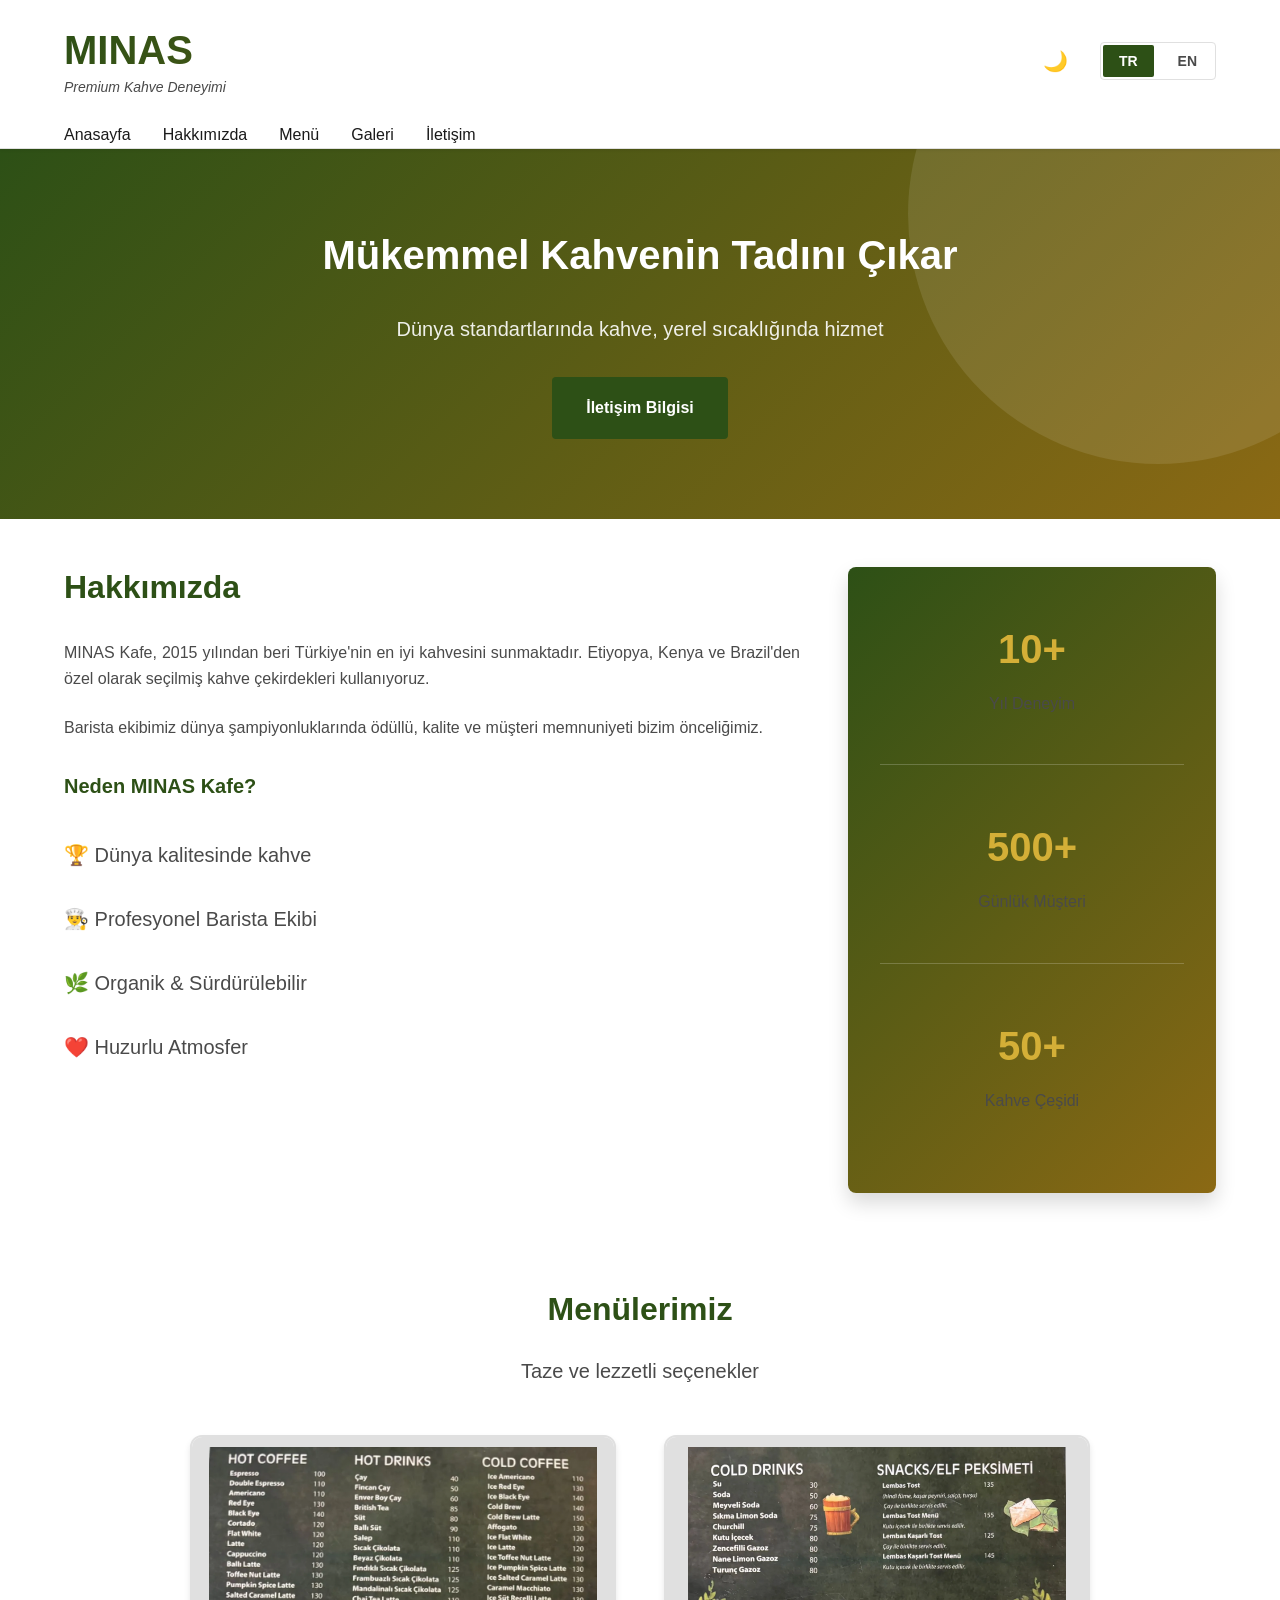
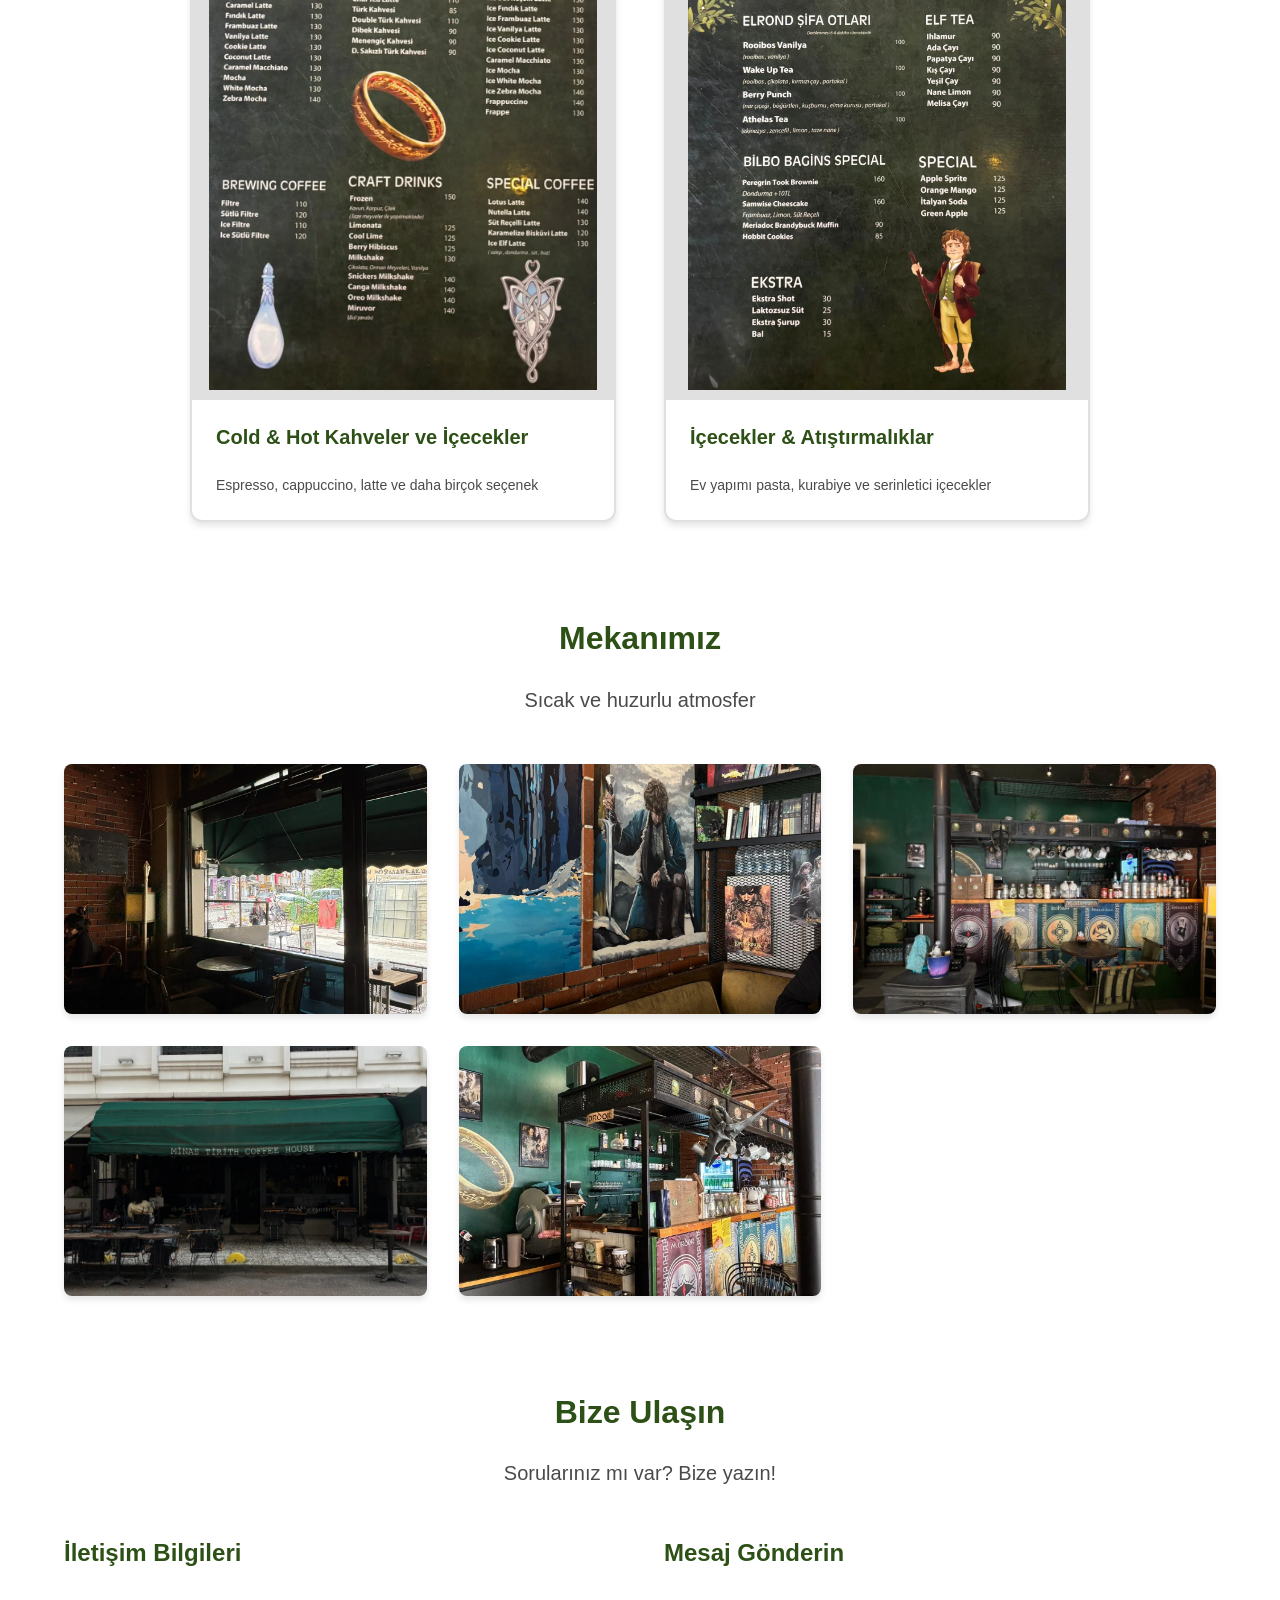
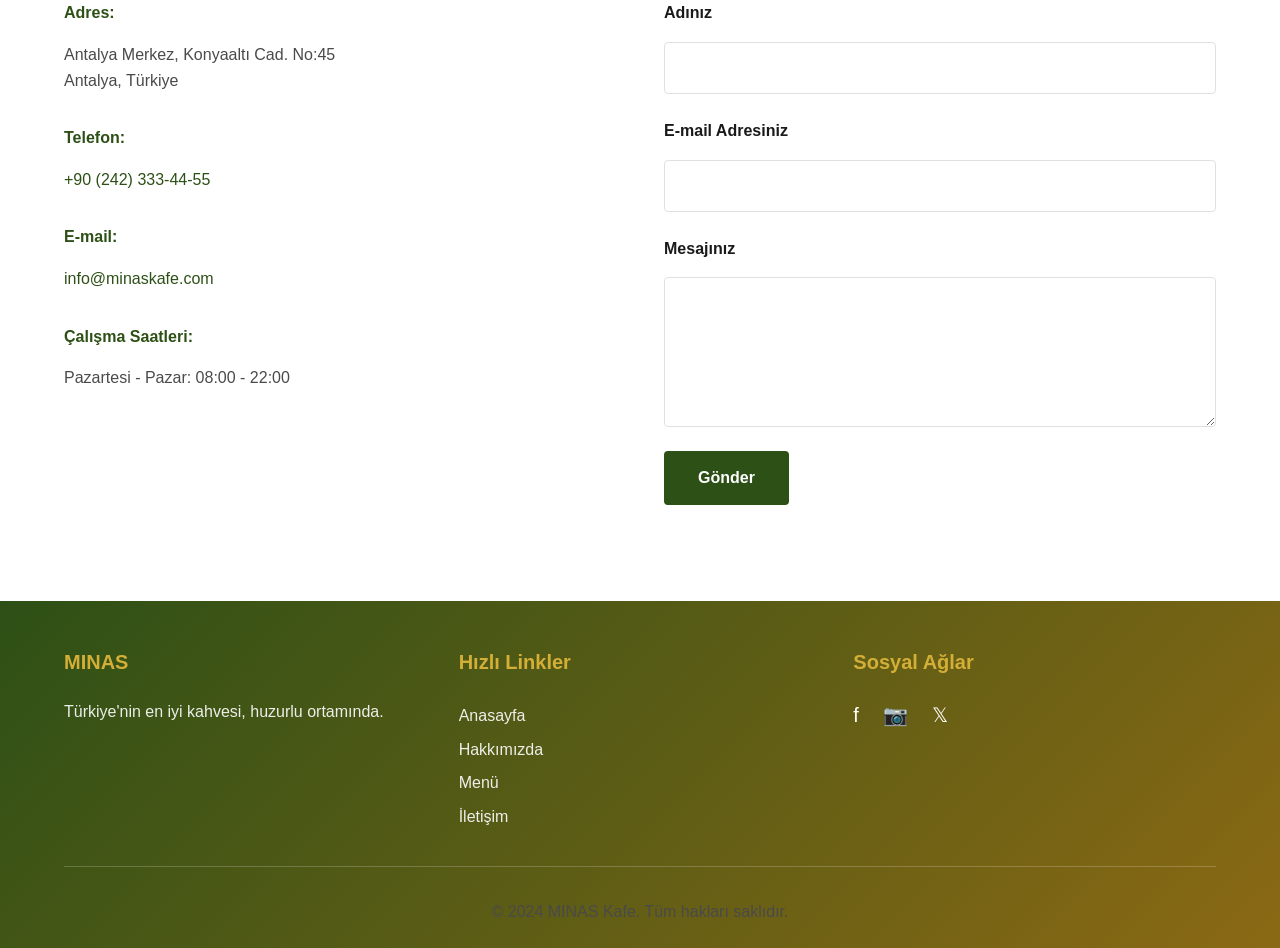
==== commit c4ea6c48: "JS değişkenleri Türkçeleştirildi, menü başlıkları güncellendi ve resim büyütme (modal) özelliği ekle" ====
--- a/index.html
+++ b/index.html
@@ -18,11 +18,9 @@
     <link rel="icon" type="image/svg+xml" href="assets/favicon.svg">
     <link rel="icon" type="image/png" href="assets/favicon-192.png">
     <link rel="apple-touch-icon" href="assets/favicon-180.png">
-    <link rel="manifest" href="manifest.json">
     
     <!-- Styles -->
     <link rel="stylesheet" href="assets/css/style.css">
-    <link rel="stylesheet" href="assets/css/responsive.css">
     
 </head>
 <body class="light-theme">
@@ -128,7 +126,7 @@
                             <source srcset="assets/images/menu1.jpg" type="image/jpeg">
                             <img src="assets/images/menu1.jpg" alt="Kahve ve Atıştırmalıklar Menüsü" loading="lazy" width="300" height="400">
                         </picture>
-                        <h3 data-tr="Kahveler & Atıştırmalıklar" data-en="Coffees & Snacks">Kahveler & Atıştırmalıklar</h3>
+                        <h3 data-tr="Cold & Hot Kahveler ve İçecekler" data-en="Cold & Hot Coffees and Beverages">Cold & Hot Kahveler ve İçecekler</h3>
                         <p data-tr="Espresso, cappuccino, latte ve daha birçok seçenek" data-en="Espresso, cappuccino, latte and many more options">Espresso, cappuccino, latte ve daha birçok seçenek</p>
                     </article>
                     <article class="menu-card">
@@ -137,7 +135,7 @@
                             <source srcset="assets/images/menu2.jpg" type="image/jpeg">
                             <img src="assets/images/menu2.jpg" alt="Tatlı ve İçecekler Menüsü" loading="lazy" width="300" height="400">
                         </picture>
-                        <h3 data-tr="Tatlılar & İçecekler" data-en="Desserts & Beverages">Tatlılar & İçecekler</h3>
+                        <h3 data-tr="İçecekler & Atıştırmalıklar" data-en="Beverages & Snacks">İçecekler & Atıştırmalıklar</h3>
                         <p data-tr="Ev yapımı pasta, kurabiye ve serinletici içecekler" data-en="Homemade cakes, cookies and refreshing beverages">Ev yapımı pasta, kurabiye ve serinletici içecekler</p>
                     </article>
                 </div>
@@ -282,17 +280,10 @@
     <script src="assets/js/i18n.js" defer></script>
     <script src="assets/js/theme.js" defer></script>
     
-    <!-- Service Worker Registration -->
-    <script>
-        if ('serviceWorker' in navigator) {
-            window.addEventListener('load', () => {
-                navigator.serviceWorker.register('assets/js/sw.js').then(reg => {
-                    console.log('Service Worker registered successfully:', reg);
-                }).catch(err => {
-                    console.log('Service Worker registration failed:', err);
-                });
-            });
-        }
-    </script>
+    <!-- Image Modal -->
+    <div id="imageModal" class="image-modal">
+        <span class="close-modal">&times;</span>
+        <img class="image-modal-content" id="modalImage">
+    </div>
 </body>
 </html>
--- a/assets/css/style.css
+++ b/assets/css/style.css
@@ -768,3 +768,491 @@
         transition: none !important;
     }
 }
+/* ===========================
+   MINAS KAFE - RESPONSIVE STYLES
+   =========================== */
+
+/* ===========================
+   TABLET (769px - 1024px)
+   =========================== */
+
+@media (max-width: 1024px) {
+    .container {
+        padding: 0 var(--spacing-lg);
+    }
+
+    .header-top {
+        gap: var(--spacing-md);
+    }
+
+    .logo h1 {
+        font-size: var(--font-size-2xl);
+    }
+
+    .about-wrapper {
+        grid-template-columns: 1fr;
+    }
+
+    .about-sidebar {
+        order: -1;
+    }
+
+    .contact-wrapper {
+        grid-template-columns: 1fr;
+    }
+
+    .hero-title {
+        font-size: var(--font-size-2xl);
+    }
+
+    .hero-subtitle {
+        font-size: var(--font-size-base);
+    }
+
+    .footer-content {
+        grid-template-columns: repeat(2, 1fr);
+    }
+}
+
+/* ===========================
+   MOBILE (≤768px)
+   =========================== */
+
+@media (max-width: 768px) {
+    :root {
+        --font-size-3xl: 1.875rem;
+        --font-size-2xl: 1.5rem;
+        --font-size-xl: 1.25rem;
+        --font-size-lg: 1.1rem;
+    }
+
+    .container {
+        padding: 0 var(--spacing-md);
+    }
+
+    /* Header Mobile */
+    .header {
+        padding: var(--spacing-sm) 0;
+    }
+
+    .header-top {
+        flex-wrap: wrap;
+        padding: var(--spacing-sm) 0;
+    }
+
+    .logo h1 {
+        font-size: var(--font-size-2xl);
+    }
+
+    .logo .tagline {
+        font-size: var(--font-size-xs);
+    }
+
+    .controls {
+        gap: var(--spacing-sm);
+        order: 3;
+        width: 100%;
+        margin-top: var(--spacing-sm);
+        justify-content: flex-end;
+    }
+
+    /* Mobile Menu */
+    .btn-menu {
+        display: flex;
+    }
+
+    .nav-list {
+        position: absolute;
+        top: 100%;
+        left: 0;
+        right: 0;
+        background-color: var(--bg);
+        flex-direction: column;
+        gap: 0;
+        border-bottom: 1px solid var(--border);
+        max-height: 0;
+        overflow: hidden;
+        transition: max-height var(--transition-normal);
+        list-style: none;
+        box-shadow: var(--shadow-md);
+    }
+
+    .nav-list.active {
+        max-height: 500px;
+    }
+
+    .nav-list li {
+        border-bottom: 1px solid var(--border);
+    }
+
+    .nav-list li:last-child {
+        border-bottom: none;
+    }
+
+    .nav-link {
+        display: block;
+        padding: var(--spacing-md) var(--spacing-lg);
+        color: var(--text-primary);
+    }
+
+    .nav-link::after {
+        display: none;
+    }
+
+    .nav-link:hover {
+        background-color: var(--border);
+    }
+
+    /* Hero Mobile */
+    .hero {
+        padding: 60px 0;
+    }
+
+    .hero-title {
+        font-size: var(--font-size-2xl);
+        margin-bottom: var(--spacing-md);
+    }
+
+    .hero-subtitle {
+        font-size: var(--font-size-base);
+        margin-bottom: var(--spacing-md);
+    }
+
+    .btn-primary {
+        padding: var(--spacing-sm) var(--spacing-lg);
+        font-size: var(--font-size-sm);
+    }
+
+    /* About Mobile */
+    .about {
+        padding: var(--spacing-lg) 0;
+    }
+
+    .about-wrapper {
+        gap: var(--spacing-lg);
+    }
+
+    .about-content h3 {
+        font-size: var(--font-size-lg);
+    }
+
+    .features-list li {
+        font-size: var(--font-size-base);
+        padding: var(--spacing-sm) 0;
+    }
+
+    .about-sidebar {
+        padding: var(--spacing-lg);
+    }
+
+    .stats {
+        gap: var(--spacing-md);
+    }
+
+    .stat-item {
+        padding: var(--spacing-md) 0;
+    }
+
+    .stat-number {
+        font-size: var(--font-size-2xl);
+    }
+
+    /* Menu Mobile */
+    .menu {
+        padding: var(--spacing-lg) 0;
+    }
+
+    .menu-grid {
+        grid-template-columns: 1fr;
+        gap: var(--spacing-lg);
+    }
+
+    .menu-card picture {
+        aspect-ratio: 3/4;
+    }
+
+    .menu-card img {
+        object-fit: contain;
+    }
+
+    /* Gallery Mobile */
+    .gallery {
+        padding: var(--spacing-lg) 0;
+    }
+
+    .gallery-grid {
+        grid-template-columns: repeat(auto-fit, minmax(200px, 1fr));
+        gap: var(--spacing-md);
+    }
+
+    .gallery-item {
+        height: 200px;
+    }
+
+    /* Contact Mobile */
+    .contact {
+        padding: var(--spacing-lg) 0;
+    }
+
+    .contact-wrapper {
+        gap: var(--spacing-lg);
+    }
+
+    .contact-form {
+        background-color: var(--border);
+        padding: var(--spacing-lg);
+        border-radius: 8px;
+    }
+
+    .form-group input,
+    .form-group textarea {
+        padding: var(--spacing-sm);
+        font-size: 16px; /* Prevents zoom on iOS */
+    }
+
+    /* Footer Mobile */
+    footer {
+        padding: var(--spacing-lg) 0 var(--spacing-md);
+    }
+
+    .footer-content {
+        grid-template-columns: 1fr;
+        gap: var(--spacing-md);
+    }
+
+    .footer-section h3 {
+        font-size: var(--font-size-lg);
+    }
+
+    h1, h2, h3, h4, h5, h6 {
+        margin-bottom: var(--spacing-md);
+    }
+
+    p {
+        margin-bottom: var(--spacing-md);
+    }
+}
+
+/* ===========================
+   SMALL MOBILE (≤480px)
+   =========================== */
+
+@media (max-width: 480px) {
+    :root {
+        --spacing-xl: 2rem;
+        --spacing-lg: 1.5rem;
+        --font-size-3xl: 1.5rem;
+        --font-size-2xl: 1.25rem;
+        --font-size-xl: 1.1rem;
+    }
+
+    .container {
+        padding: 0 var(--spacing-sm);
+    }
+
+    .header-top {
+        flex-direction: column;
+    }
+
+    .logo {
+        width: 100%;
+        text-align: center;
+    }
+
+    .controls {
+        width: 100%;
+        gap: var(--spacing-sm);
+        justify-content: center;
+    }
+
+    .hero {
+        padding: 40px 0;
+    }
+
+    .hero-title {
+        font-size: var(--font-size-xl);
+    }
+
+    .menu-grid {
+        grid-template-columns: 1fr;
+    }
+
+    .gallery-grid {
+        grid-template-columns: 1fr;
+    }
+
+    .gallery-item {
+        height: 180px;
+    }
+
+    .gallery-item h3 {
+        font-size: var(--font-size-base);
+    }
+
+    .contact-info h3,
+    .contact-form h3 {
+        font-size: var(--font-size-lg);
+    }
+
+    .info-item strong {
+        font-size: var(--font-size-base);
+    }
+
+    .form-group input,
+    .form-group textarea {
+        font-size: 16px;
+    }
+
+    .footer-content {
+        grid-template-columns: 1fr;
+    }
+}
+
+/* ===========================
+   PRINT STYLES
+   =========================== */
+
+@media print {
+    header,
+    footer,
+    .btn-theme,
+    .language-switcher,
+    .btn-menu,
+    .contact-form {
+        display: none;
+    }
+
+    body {
+        font-size: 12pt;
+    }
+
+    h1, h2, h3 {
+        page-break-after: avoid;
+    }
+
+    img {
+        max-width: 100%;
+    }
+}
+
+/* ===========================
+   HIGH DPI / RETINA SCREENS
+   =========================== */
+
+@media (-webkit-min-device-pixel-ratio: 2), (min-resolution: 192dpi) {
+    body {
+        -webkit-font-smoothing: antialiased;
+        -moz-osx-font-smoothing: grayscale;
+    }
+}
+
+/* ===========================
+   DARK MODE ADJUSTMENTS
+   =========================== */
+
+@media (prefers-color-scheme: dark) {
+    body:not(.light-theme) {
+        color-scheme: dark;
+    }
+}
+
+/* ===========================
+   ACCESSIBILITY
+   =========================== */
+
+@media (prefers-contrast: more) {
+    body {
+        --color-border: rgba(0, 0, 0, 0.3);
+    }
+
+    body.dark-theme {
+        --color-border: rgba(255, 255, 255, 0.3);
+    }
+}
+
+/* High Contrast Mode */
+@media (prefers-contrast: more) {
+    a {
+        text-decoration: underline;
+    }
+
+    button {
+        border-width: 2px;
+    }
+}
+
+/* ===========================
+   FOCUS VISIBLE (Keyboard Navigation)
+   =========================== */
+
+:focus-visible {
+    outline: 3px solid var(--primary);
+    outline-offset: 2px;
+}
+
+button:focus-visible,
+a:focus-visible,
+input:focus-visible,
+textarea:focus-visible {
+    outline: 3px solid var(--primary);
+    outline-offset: 2px;
+}
+
+/* ===========================
+   IMAGE MODAL (RESİM BÜYÜTME)
+   =========================== */
+
+.image-modal {
+    display: none;
+    position: fixed;
+    z-index: 2000;
+    left: 0;
+    top: 0;
+    width: 100%;
+    height: 100%;
+    background-color: rgba(0, 0, 0, 0.9);
+    justify-content: center;
+    align-items: center;
+}
+
+.image-modal.active {
+    display: flex;
+}
+
+.image-modal-content {
+    max-width: 90%;
+    max-height: 90%;
+    object-fit: contain;
+    border-radius: 8px;
+    animation: zoomIn 0.3s ease;
+}
+
+@keyframes zoomIn {
+    from {transform: scale(0.8); opacity: 0;}
+    to {transform: scale(1); opacity: 1;}
+}
+
+.close-modal {
+    position: absolute;
+    top: 20px;
+    right: 30px;
+    color: white;
+    font-size: 40px;
+    font-weight: bold;
+    cursor: pointer;
+    transition: color 0.3s;
+}
+
+.close-modal:hover,
+.close-modal:focus {
+    color: var(--primary);
+}
+
+.menu-card img, .gallery-item img {
+    cursor: pointer;
+    transition: transform 0.3s ease;
+}
+
+.menu-card img:hover, .gallery-item img:hover {
+    transform: scale(1.03);
+}
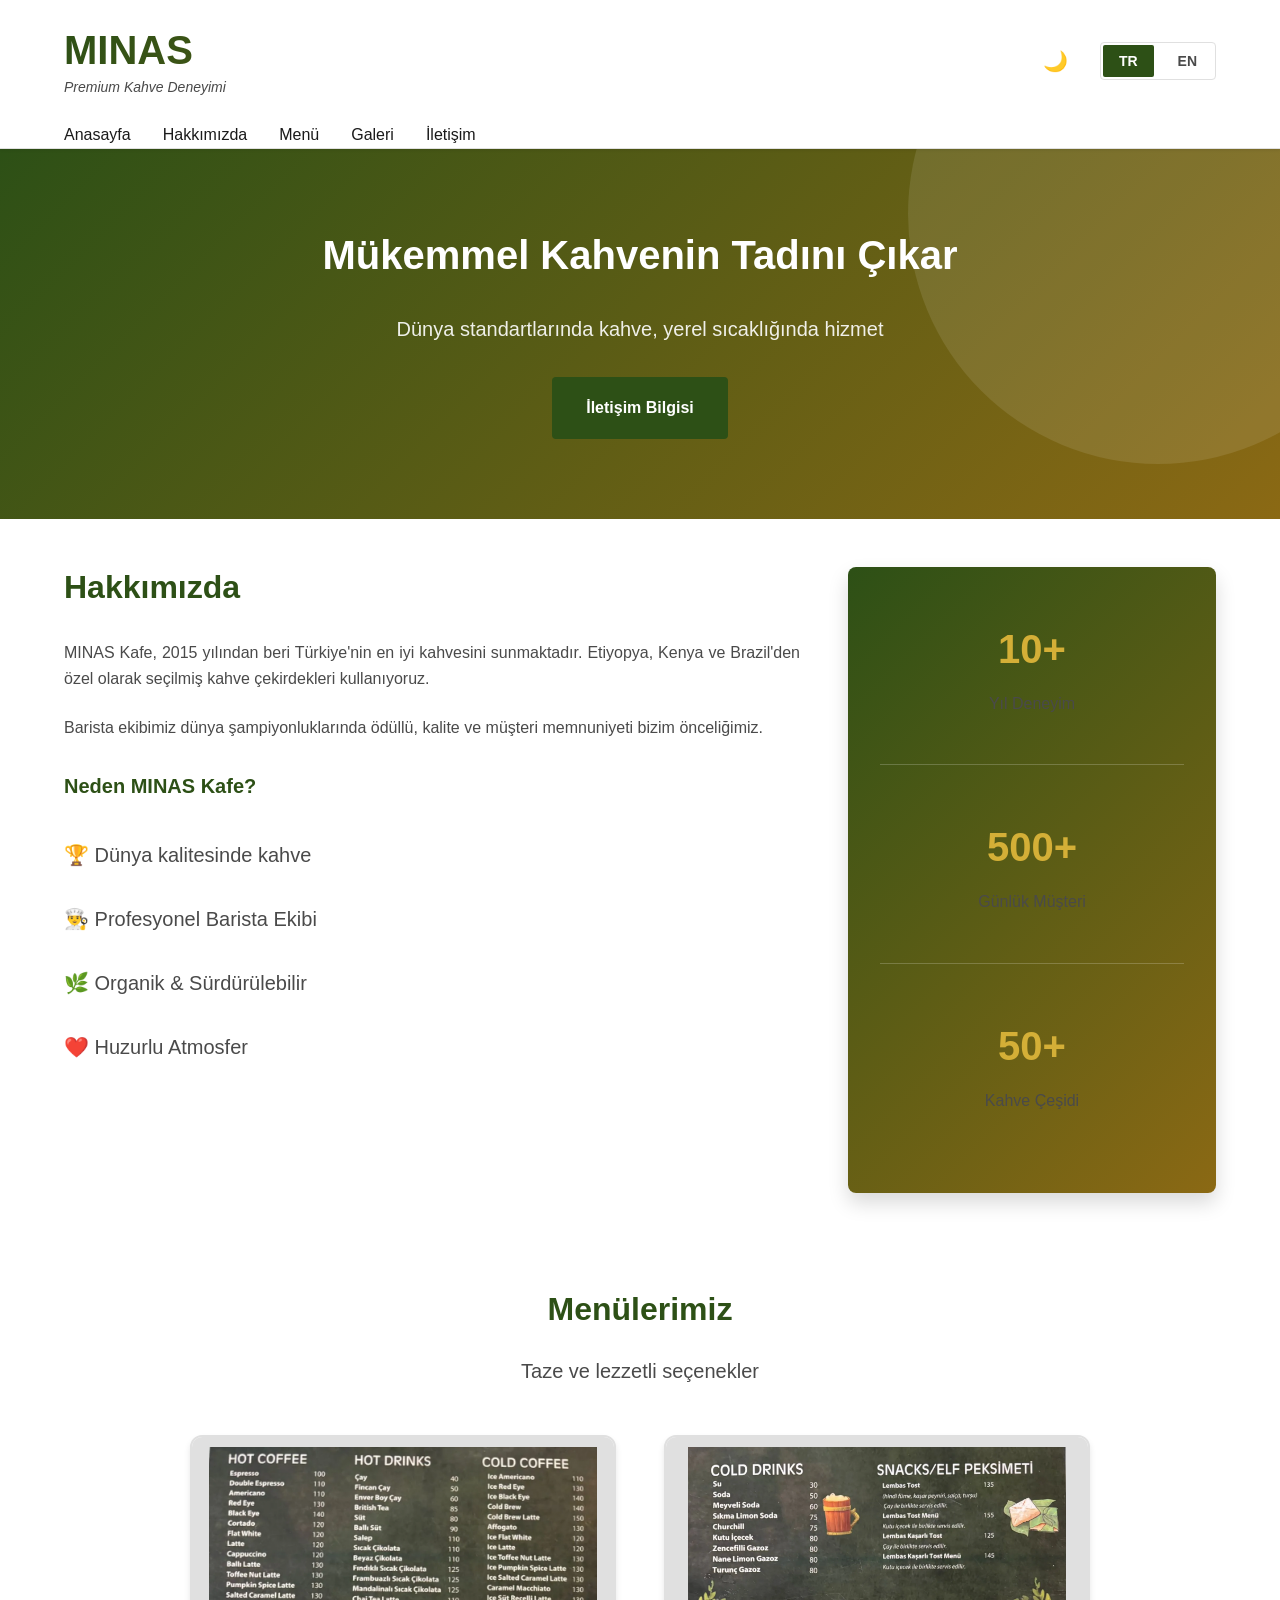
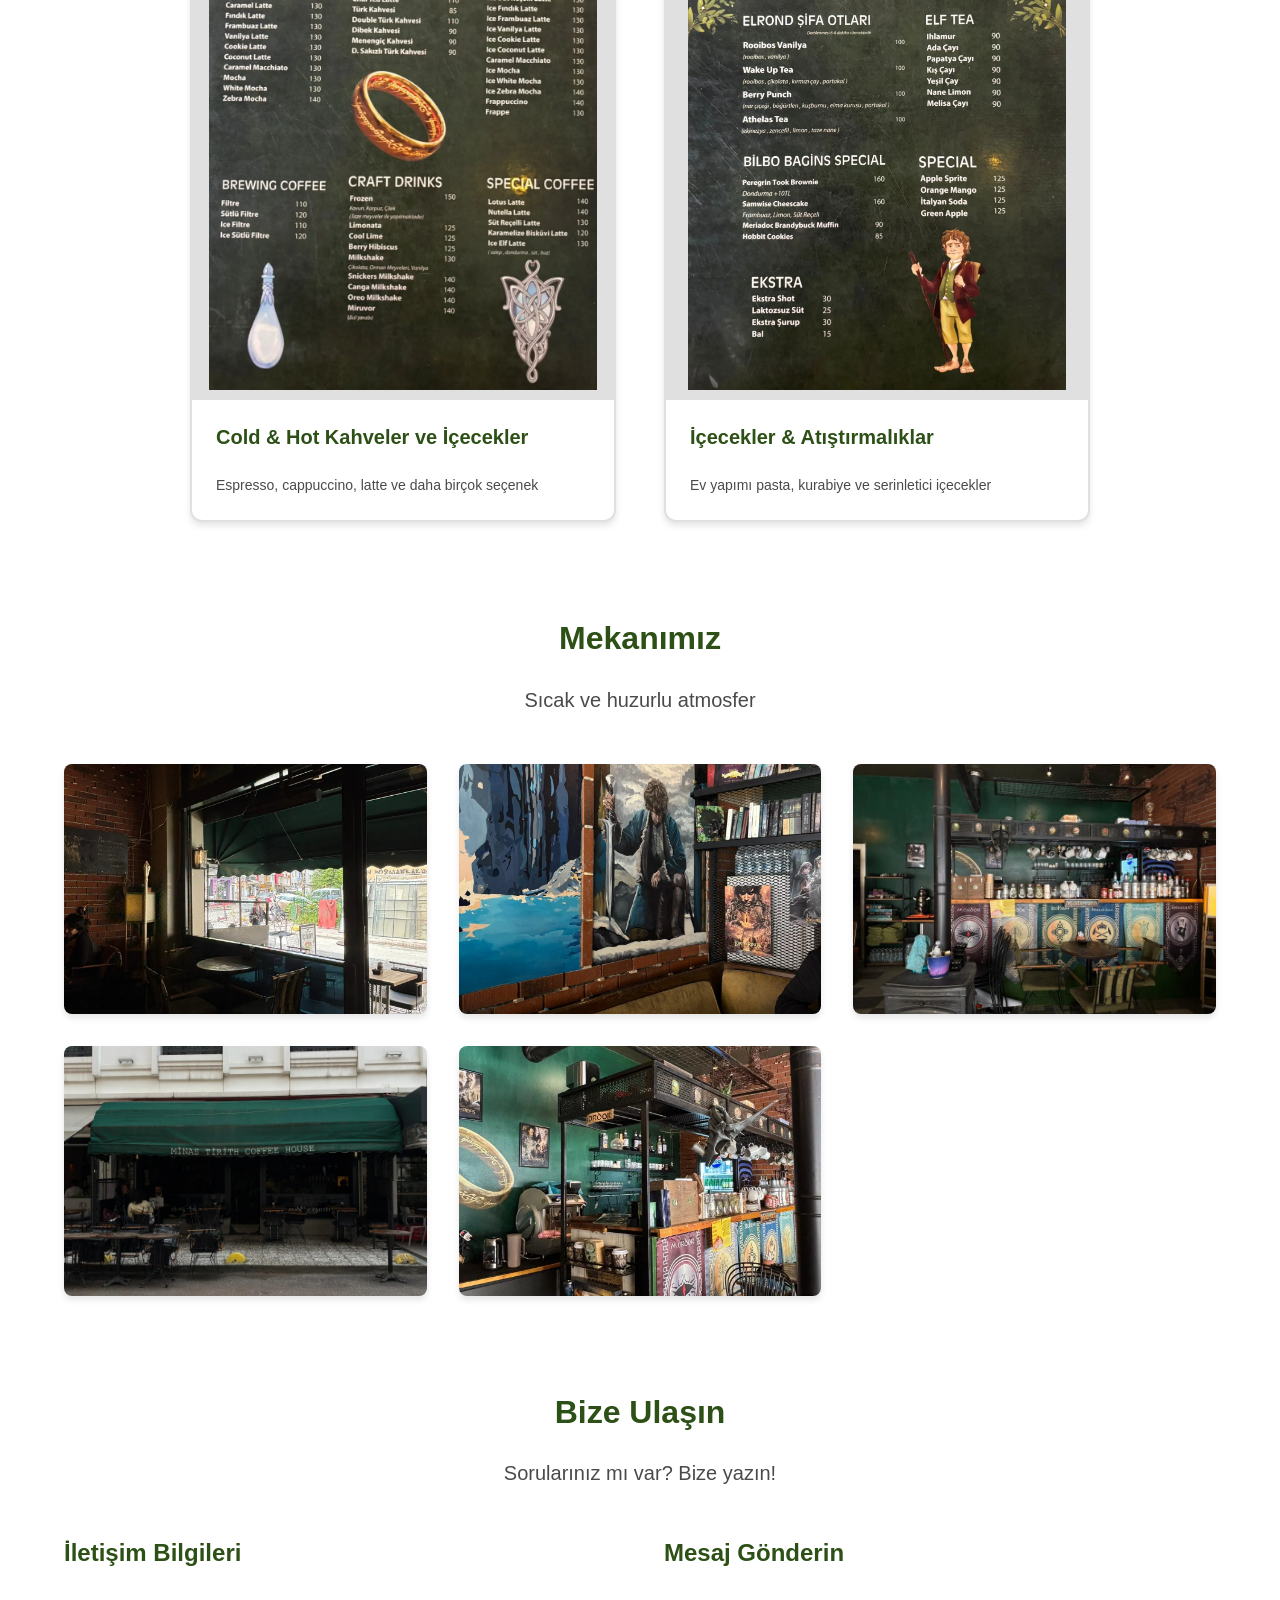
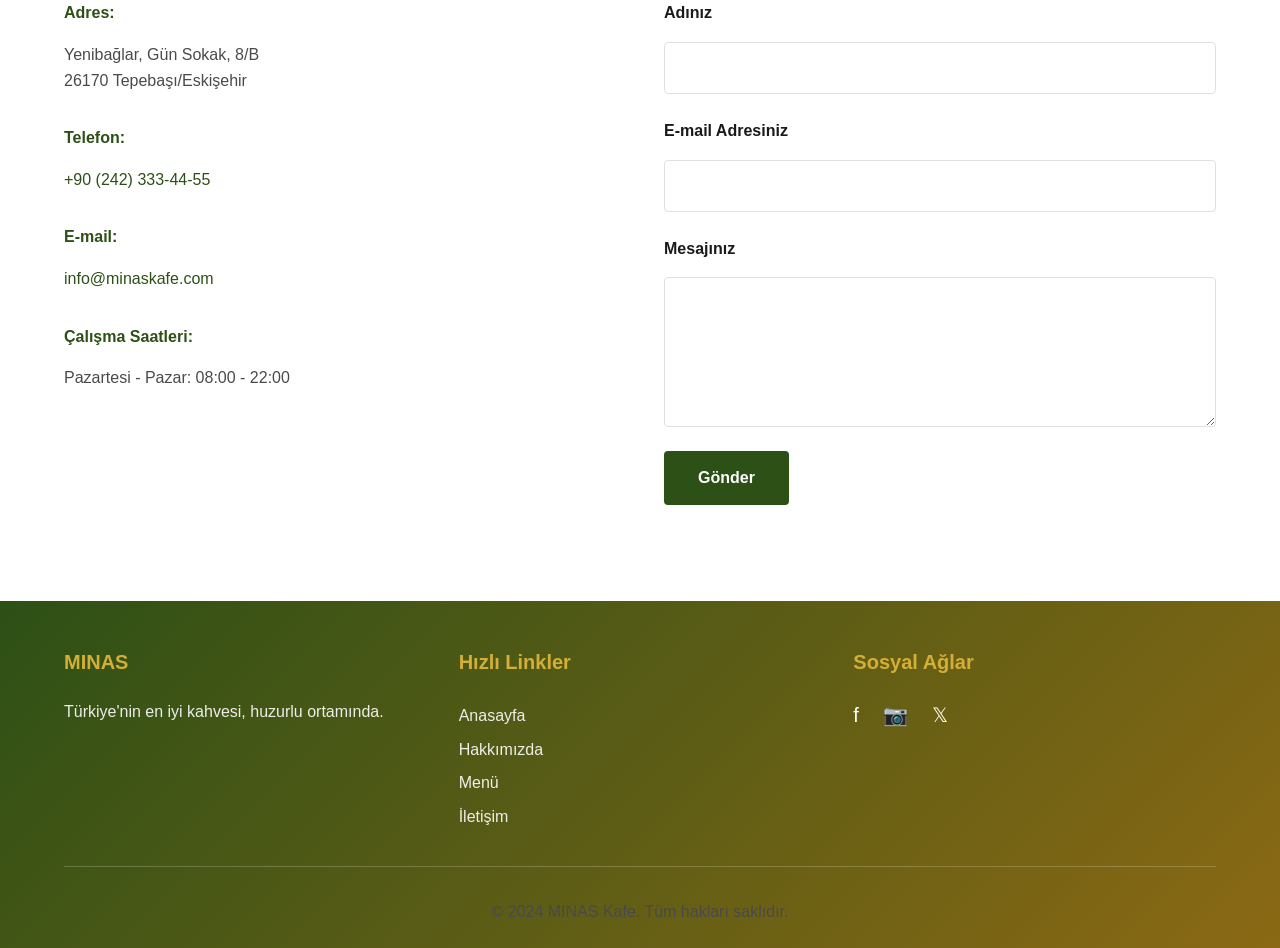
==== commit dd557130: "iletisim adresi Eskisehir olarak guncellendi" ====
--- a/index.html
+++ b/index.html
@@ -18,6 +18,11 @@
     <link rel="icon" type="image/svg+xml" href="assets/favicon.svg">
     <link rel="icon" type="image/png" href="assets/favicon-192.png">
     <link rel="apple-touch-icon" href="assets/favicon-180.png">
+    
+    <!-- Google Fonts -->
+    <link rel="preconnect" href="https://fonts.googleapis.com">
+    <link rel="preconnect" href="https://fonts.gstatic.com" crossorigin>
+    <link href="https://fonts.googleapis.com/css2?family=Outfit:wght@300;400;500;600;700&display=swap" rel="stylesheet">
     
     <!-- Styles -->
     <link rel="stylesheet" href="assets/css/style.css">
@@ -204,7 +209,7 @@
                         <h3 data-tr="İletişim Bilgileri" data-en="Contact Information">İletişim Bilgileri</h3>
                         <div class="info-item">
                             <strong data-tr="Adres:" data-en="Address:">Adres:</strong>
-                            <p>Antalya Merkez, Konyaaltı Cad. No:45<br>Antalya, Türkiye</p>
+                            <p>Yenibağlar, Gün Sokak, 8/B<br>26170 Tepebaşı/Eskişehir</p>
                         </div>
                         <div class="info-item">
                             <strong data-tr="Telefon:" data-en="Phone:">Telefon:</strong>
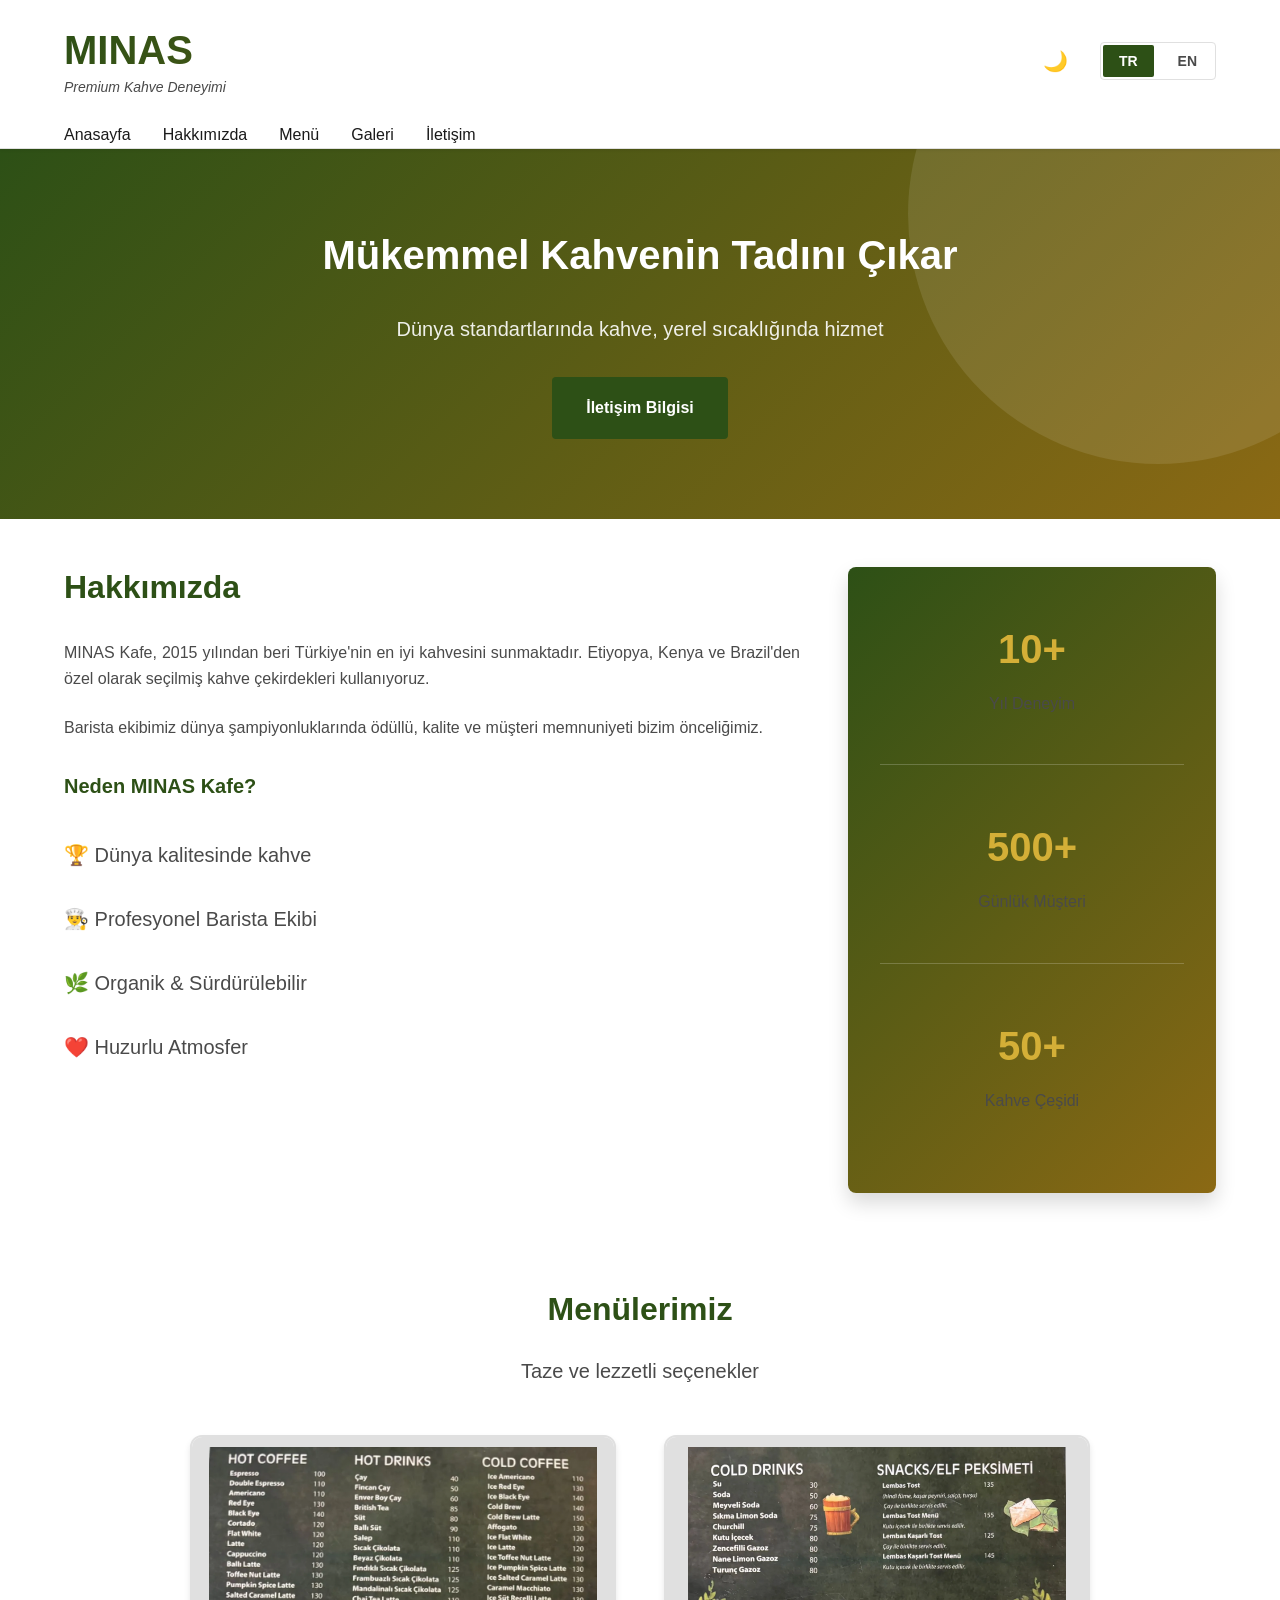
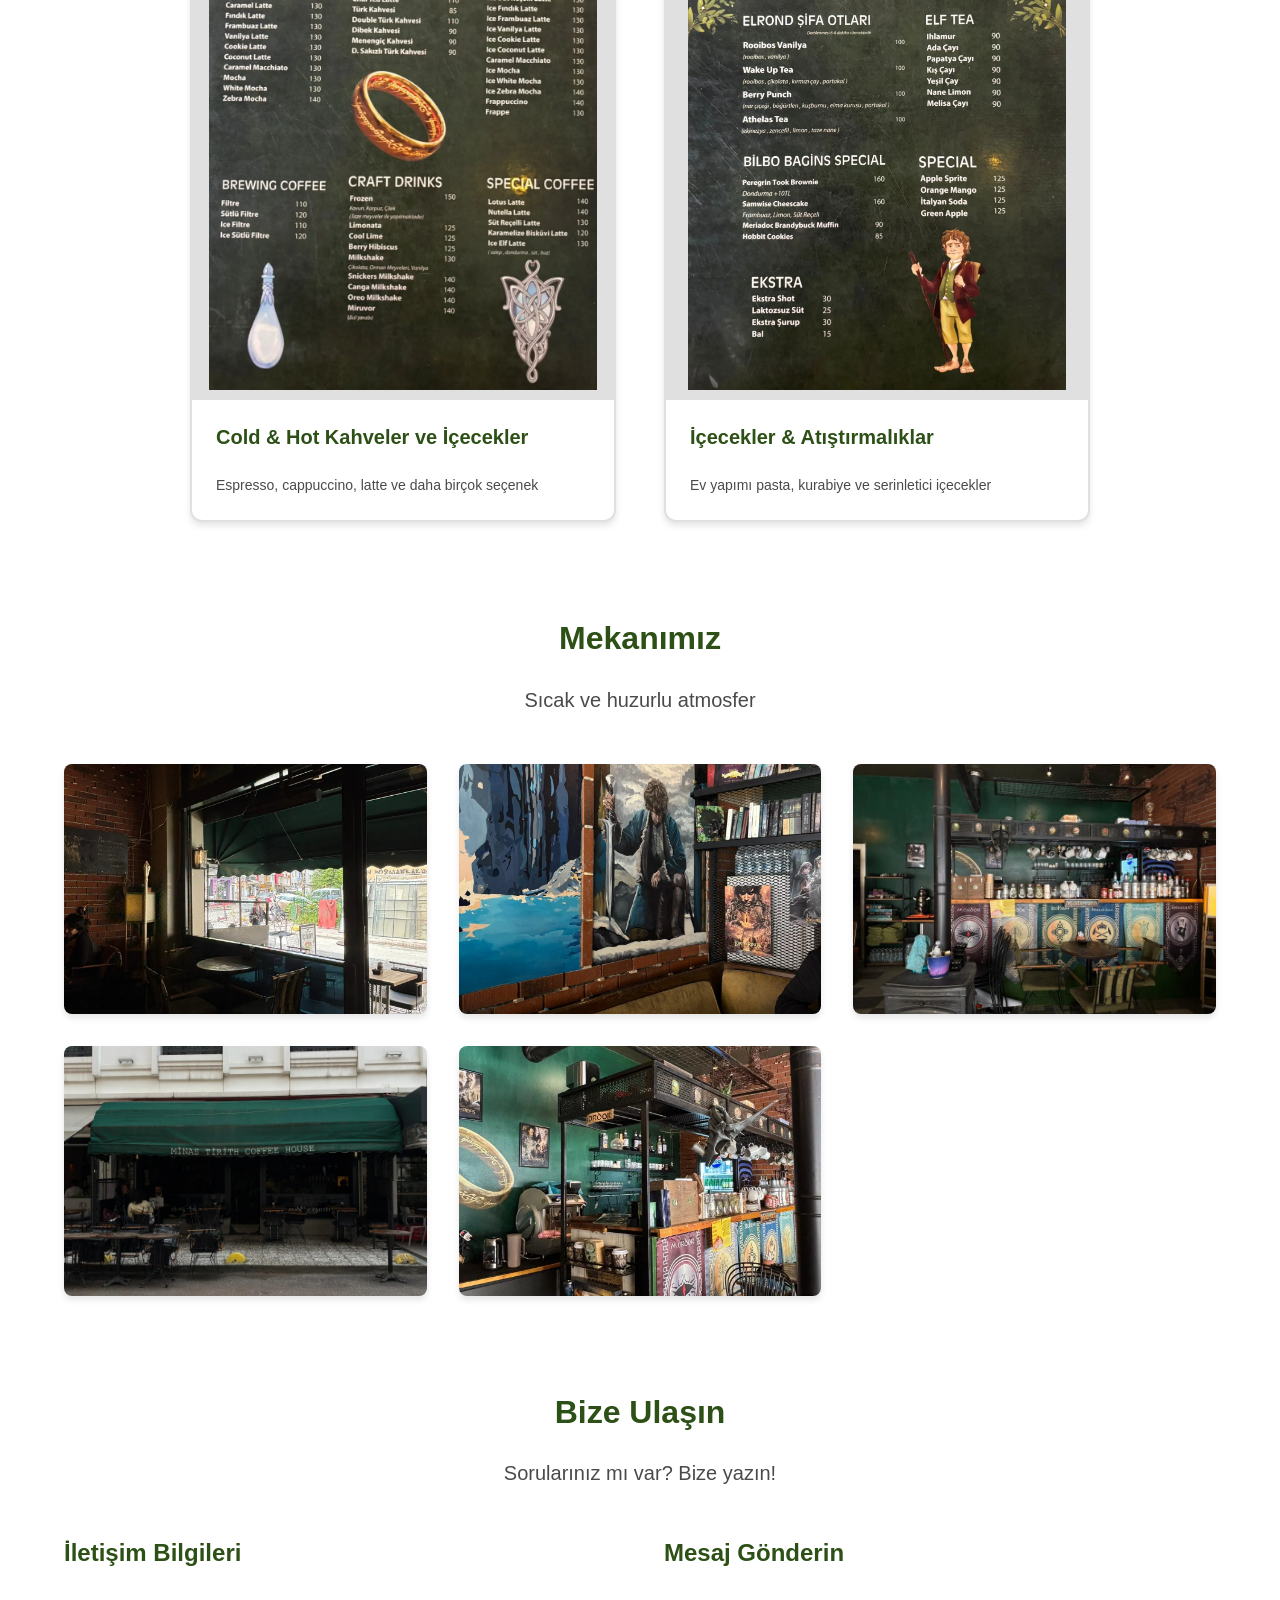
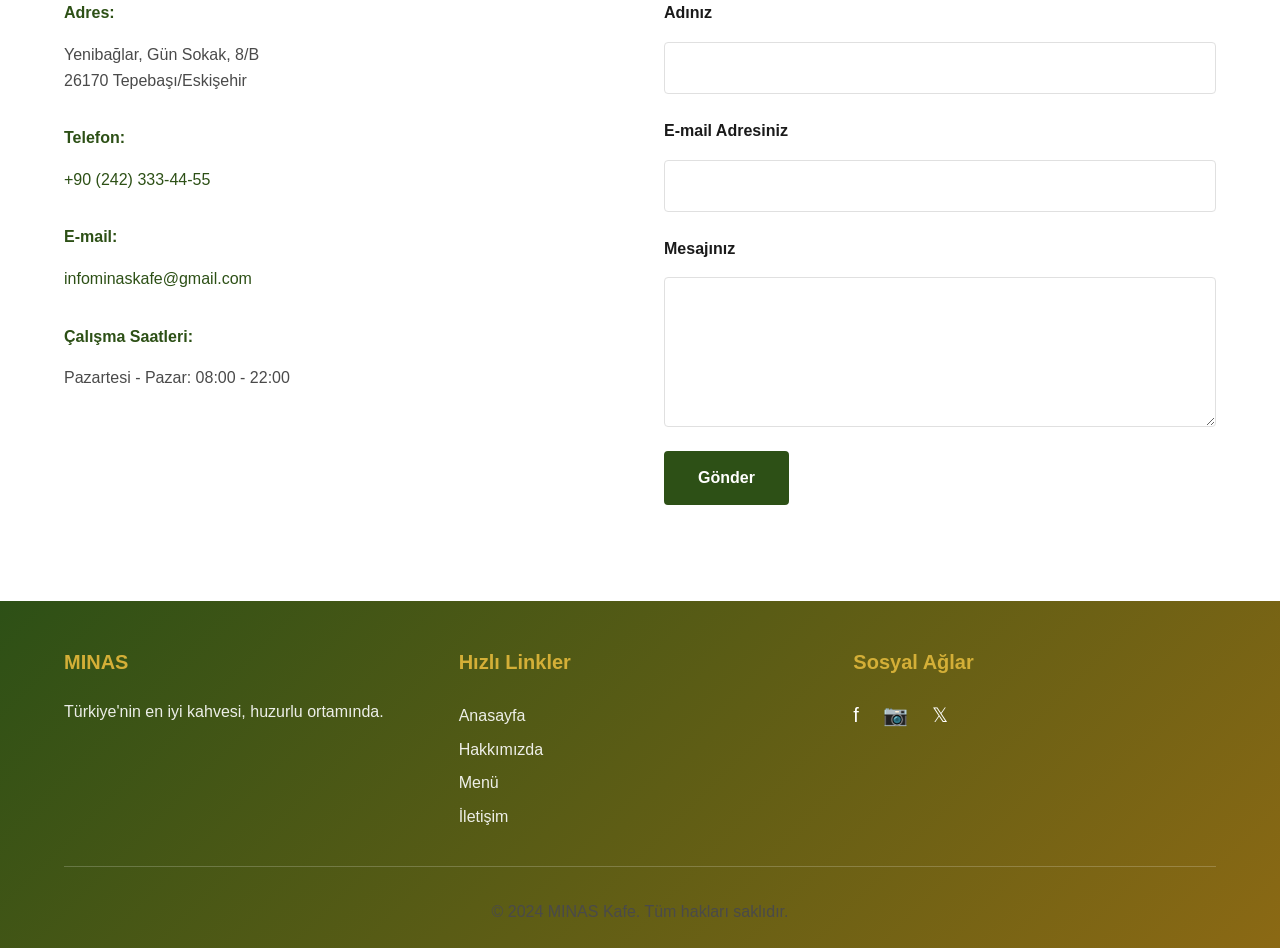
==== commit d24d1f71: "mail adresi infominaskafe@gmail.com olarak guncellendi" ====
--- a/index.html
+++ b/index.html
@@ -217,7 +217,7 @@
                         </div>
                         <div class="info-item">
                             <strong data-tr="E-mail:" data-en="Email:">E-mail:</strong>
-                            <p><a href="mailto:info@minaskafe.com">info@minaskafe.com</a></p>
+                            <p><a href="mailto:infominaskafe@gmail.com">infominaskafe@gmail.com</a></p>
                         </div>
                         <div class="info-item">
                             <strong data-tr="Çalışma Saatleri:" data-en="Business Hours:">Çalışma Saatleri:</strong>
@@ -227,7 +227,7 @@
 
                     <article class="contact-form">
                         <h3 data-tr="Mesaj Gönderin" data-en="Send a Message">Mesaj Gönderin</h3>
-                        <form id="contactForm" method="POST" action="https://formspree.io/f/xwpkqzky">
+                        <form id="contactForm" method="POST" action="https://formspree.io/infominaskafe@gmail.com">
                             <div class="form-group">
                                 <label for="name" data-tr="Adınız" data-en="Your Name">Adınız</label>
                                 <input type="text" id="name" name="name" required aria-label="Adınız">
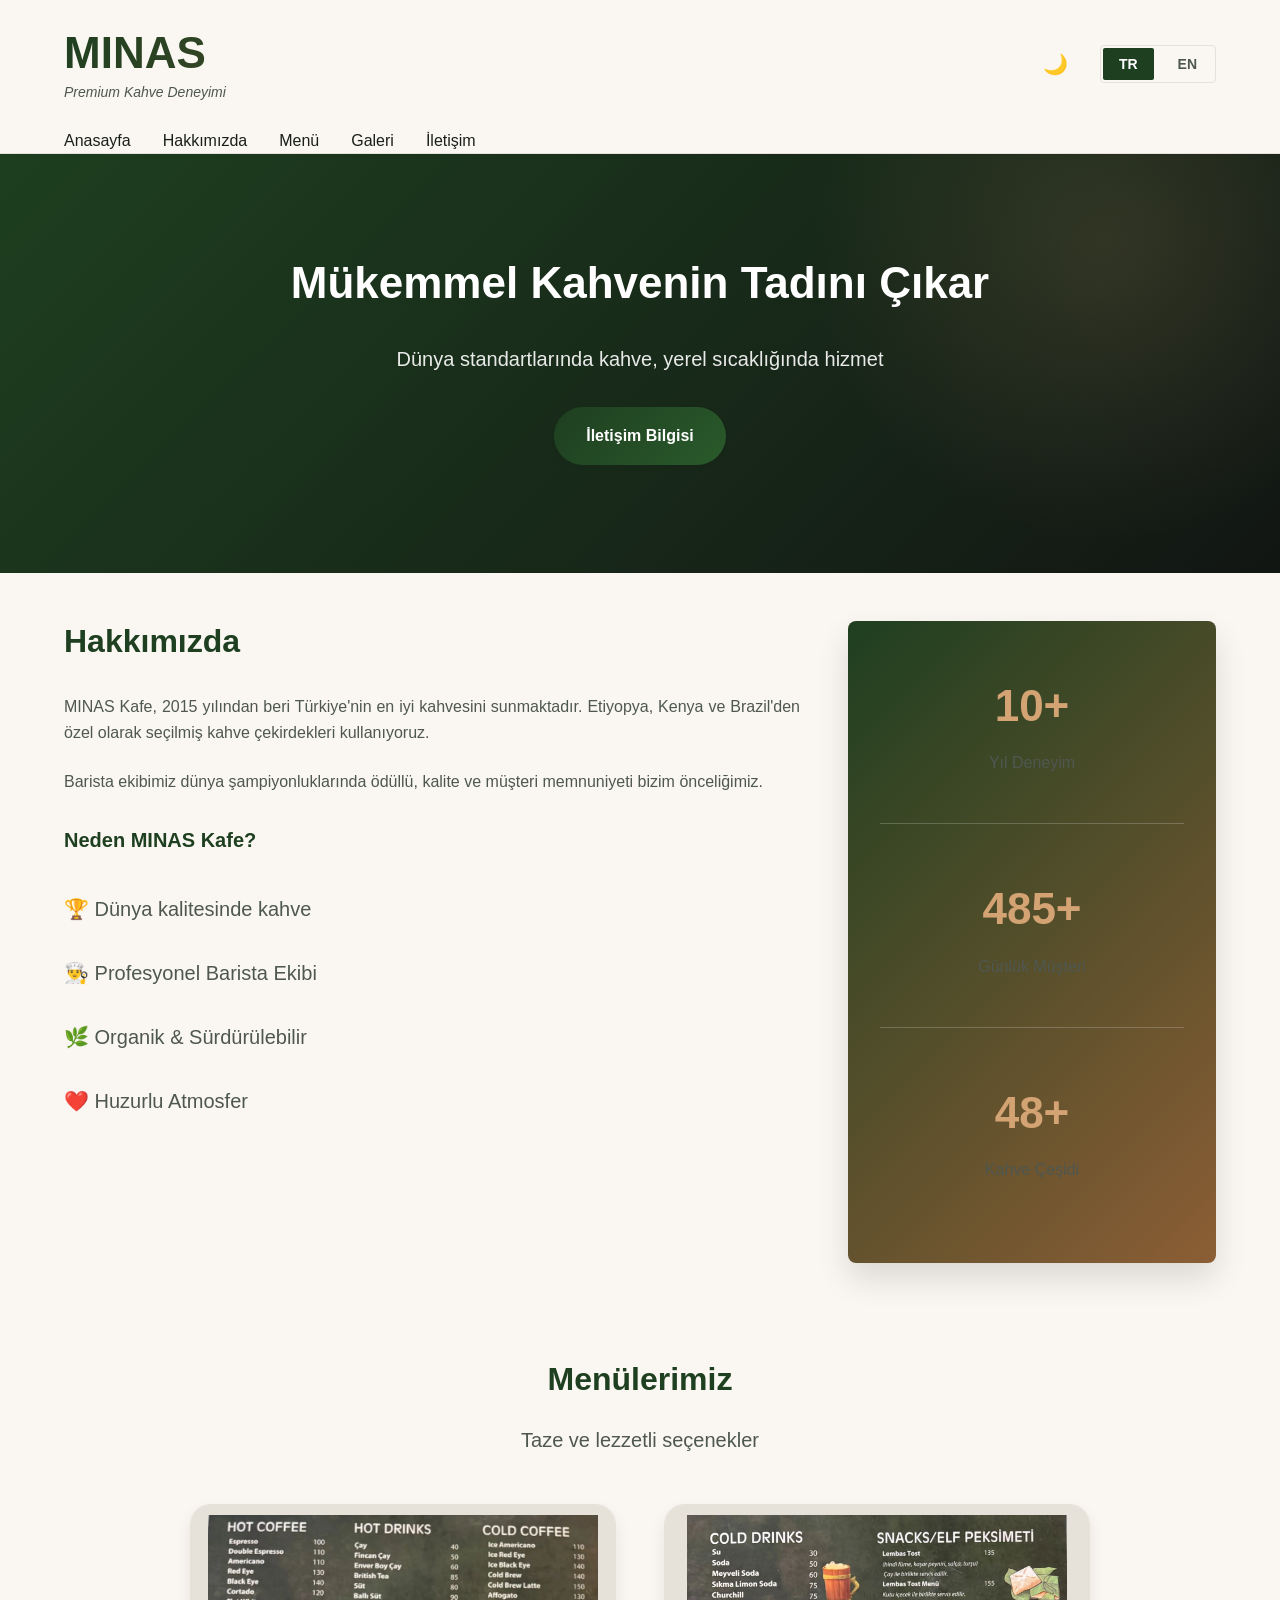
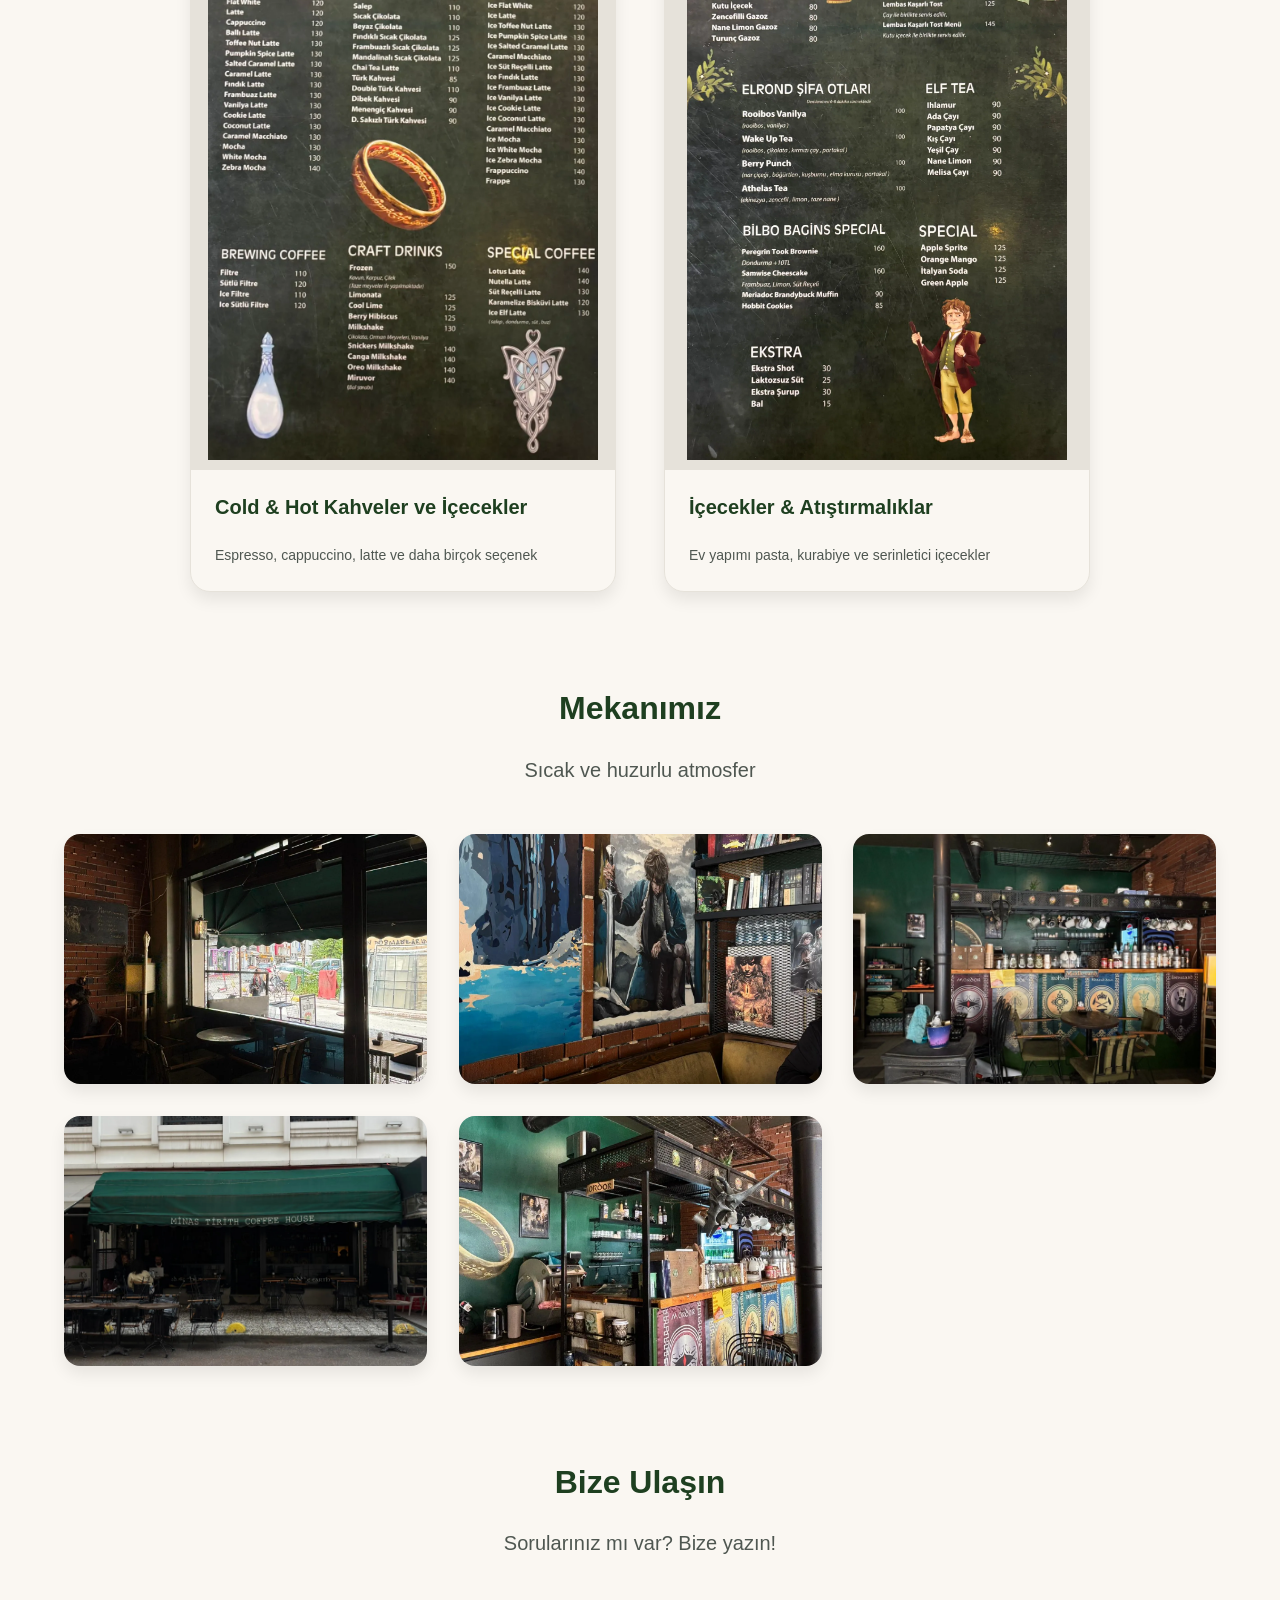
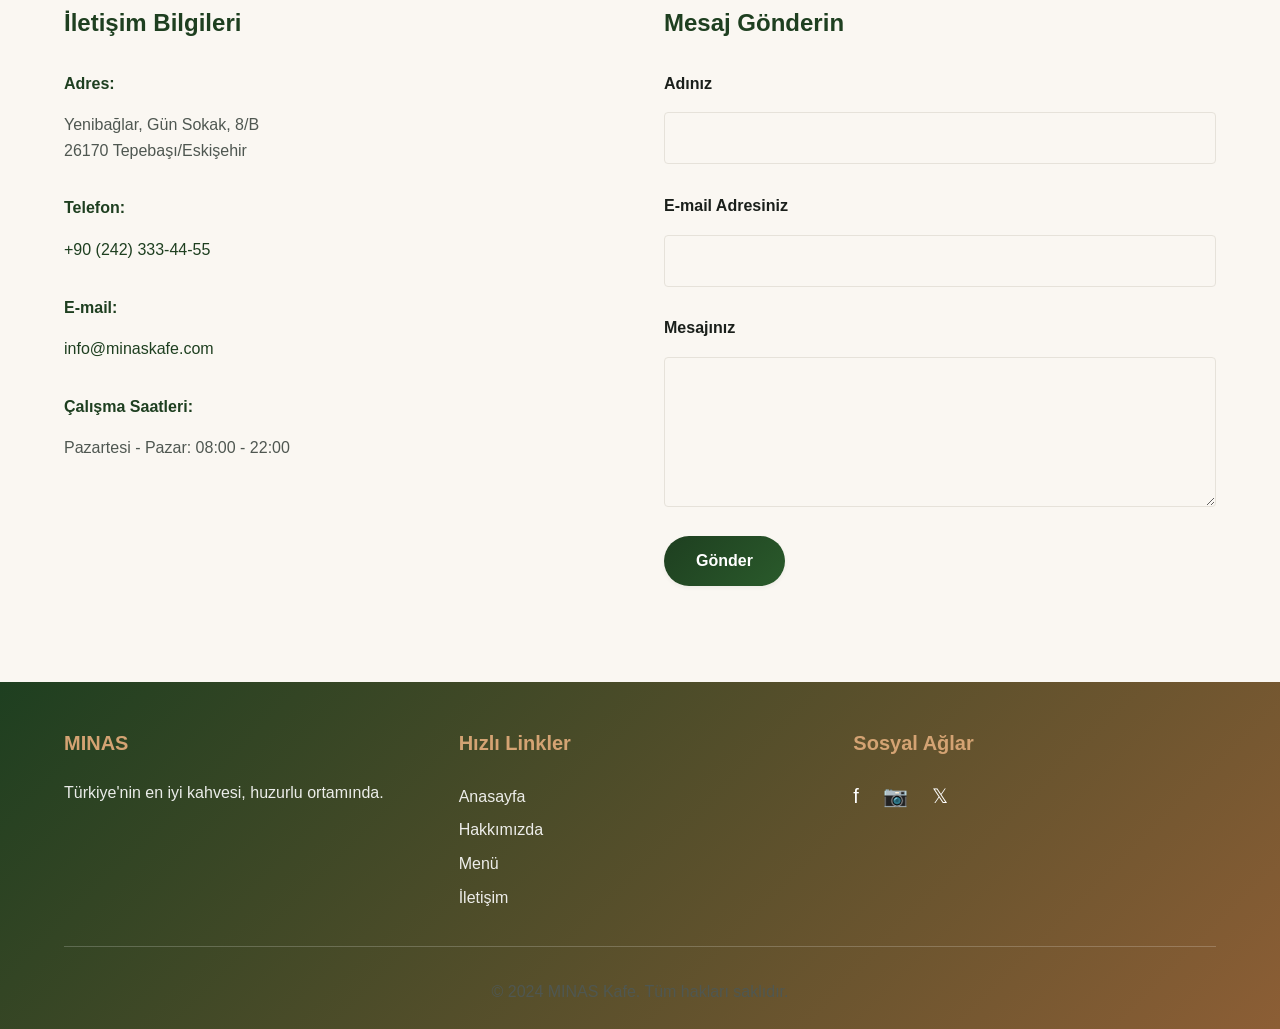
==== commit 77f872ad: "animasyonlar ve mikro-etkilesimler eklendi" ====
--- a/index.html
+++ b/index.html
@@ -1,5 +1,6 @@
 <!DOCTYPE html>
 <html lang="tr" dir="ltr">
+
 <head>
     <meta charset="UTF-8">
     <meta name="viewport" content="width=device-width, initial-scale=1.0">
@@ -7,27 +8,29 @@
     <meta name="keywords" content="kafe, kahve, MINAS, premium kahve, espresso, cappuccino">
     <meta name="author" content="MINAS Kafe">
     <meta name="theme-color" content="#2d5016">
-    
+
     <!-- SEO -->
     <title>MINAS Kafe - Premium Kahve Deneyimi | Antalya</title>
     <meta property="og:title" content="MINAS Kafe - Premium Kahve Deneyimi">
     <meta property="og:description" content="Türkiye'nin en iyi kahvesi. Huzurlu ortamda premium kahve deneyimi.">
     <meta property="og:type" content="business.business">
-    
+
     <!-- Favicon -->
     <link rel="icon" type="image/svg+xml" href="assets/favicon.svg">
     <link rel="icon" type="image/png" href="assets/favicon-192.png">
     <link rel="apple-touch-icon" href="assets/favicon-180.png">
-    
+
     <!-- Google Fonts -->
     <link rel="preconnect" href="https://fonts.googleapis.com">
     <link rel="preconnect" href="https://fonts.gstatic.com" crossorigin>
     <link href="https://fonts.googleapis.com/css2?family=Outfit:wght@300;400;500;600;700&display=swap" rel="stylesheet">
-    
+
     <!-- Styles -->
     <link rel="stylesheet" href="assets/css/style.css">
-    
+    <link rel="stylesheet" href="assets/css/animations.css">
+
 </head>
+
 <body class="light-theme">
     <!-- Header -->
     <header class="header">
@@ -35,9 +38,10 @@
             <div class="header-top">
                 <div class="logo">
                     <h1>MINAS</h1>
-                    <p class="tagline" data-tr="Premium Kahve Deneyimi" data-en="Premium Coffee Experience">Premium Kahve Deneyimi</p>
-                </div>
-                
+                    <p class="tagline" data-tr="Premium Kahve Deneyimi" data-en="Premium Coffee Experience">Premium
+                        Kahve Deneyimi</p>
+                </div>
+
                 <!-- Theme & Language Switcher -->
                 <div class="controls">
                     <button class="btn-theme" aria-label="Temayı değiştir" title="Temayı değiştir">
@@ -70,14 +74,18 @@
 
     <!-- Main Content -->
     <main class="main-content">
-        
+
         <!-- Hero Section -->
         <section id="anasayfa" class="hero">
             <div class="container">
                 <div class="hero-content">
-                    <h2 class="hero-title" data-tr="Mükemmel Kahvenin Tadını Çıkar" data-en="Taste the Perfect Coffee">Mükemmel Kahvenin Tadını Çıkar</h2>
-                    <p class="hero-subtitle" data-tr="Dünya standartlarında kahve, yerel sıcaklığında hizmet" data-en="World-class coffee with local warmth">Dünya standartlarında kahve, yerel sıcaklığında hizmet</p>
-                    <a href="#iletisim" class="btn-primary" data-tr="İletişim Bilgisi" data-en="Get In Touch">İletişim Bilgisi</a>
+                    <h2 class="hero-title" data-reveal="fade-up" data-tr="Mükemmel Kahvenin Tadını Çıkar" data-en="Taste the Perfect Coffee">
+                        Mükemmel Kahvenin Tadını Çıkar</h2>
+                    <p class="hero-subtitle" data-reveal="fade-up" style="transition-delay:0.15s" data-tr="Dünya standartlarında kahve, yerel sıcaklığında hizmet"
+                        data-en="World-class coffee with local warmth">Dünya standartlarında kahve, yerel sıcaklığında
+                        hizmet</p>
+                    <a href="#iletisim" class="btn-primary" data-reveal="fade-up" style="transition-delay:0.3s" data-tr="İletişim Bilgisi" data-en="Get In Touch">İletişim
+                        Bilgisi</a>
                 </div>
             </div>
         </section>
@@ -86,19 +94,28 @@
         <section id="hakkimizda" class="about">
             <div class="container">
                 <div class="about-wrapper">
-                    <article class="about-content">
+                    <article class="about-content" data-reveal="fade-right">
                         <h2 data-tr="Hakkımızda" data-en="About Us">Hakkımızda</h2>
-                        <p data-tr="MINAS Kafe, 2015 yılından beri Türkiye'nin en iyi kahvesini sunmaktadır. Etiyopya, Kenya ve Brazil'den özel olarak seçilmiş kahve çekirdekleri kullanıyoruz." data-en="MINAS Cafe has been serving Turkey's finest coffee since 2015. We use specially selected coffee beans from Ethiopia, Kenya, and Brazil.">MINAS Kafe, 2015 yılından beri Türkiye'nin en iyi kahvesini sunmaktadır. Etiyopya, Kenya ve Brazil'den özel olarak seçilmiş kahve çekirdekleri kullanıyoruz.</p>
-                        <p data-tr="Barista ekibimiz dünya şampiyonluklarında ödüllü, kalite ve müşteri memnuniyeti bizim önceliğimiz." data-en="Our award-winning barista team is committed to quality and customer satisfaction.">Barista ekibimiz dünya şampiyonluklarında ödüllü, kalite ve müşteri memnuniyeti bizim önceliğimiz.</p>
+                        <p data-tr="MINAS Kafe, 2015 yılından beri Türkiye'nin en iyi kahvesini sunmaktadır. Etiyopya, Kenya ve Brazil'den özel olarak seçilmiş kahve çekirdekleri kullanıyoruz."
+                            data-en="MINAS Cafe has been serving Turkey's finest coffee since 2015. We use specially selected coffee beans from Ethiopia, Kenya, and Brazil.">
+                            MINAS Kafe, 2015 yılından beri Türkiye'nin en iyi kahvesini sunmaktadır. Etiyopya, Kenya ve
+                            Brazil'den özel olarak seçilmiş kahve çekirdekleri kullanıyoruz.</p>
+                        <p data-tr="Barista ekibimiz dünya şampiyonluklarında ödüllü, kalite ve müşteri memnuniyeti bizim önceliğimiz."
+                            data-en="Our award-winning barista team is committed to quality and customer satisfaction.">
+                            Barista ekibimiz dünya şampiyonluklarında ödüllü, kalite ve müşteri memnuniyeti bizim
+                            önceliğimiz.</p>
                         <h3 data-tr="Neden MINAS Kafe?" data-en="Why MINAS Cafe?">Neden MINAS Kafe?</h3>
                         <ul class="features-list">
-                            <li data-tr="🏆 Dünya kalitesinde kahve" data-en="🏆 World-class coffee">🏆 Dünya kalitesinde kahve</li>
-                            <li data-tr="👨‍🍳 Profesyonel Barista Ekibi" data-en="👨‍🍳 Professional Barista Team">👨‍🍳 Profesyonel Barista Ekibi</li>
-                            <li data-tr="🌿 Organik & Sürdürülebilir" data-en="🌿 Organic & Sustainable">🌿 Organik & Sürdürülebilir</li>
-                            <li data-tr="❤️ Huzurlu Atmosfer" data-en="❤️ Peaceful Atmosphere">❤️ Huzurlu Atmosfer</li>
+                            <li class="delay-1" data-reveal="fade-up" data-tr="🏆 Dünya kalitesinde kahve" data-en="🏆 World-class coffee">🏆 Dünya
+                                kalitesinde kahve</li>
+                            <li class="delay-2" data-reveal="fade-up" data-tr="👨‍🍳 Profesyonel Barista Ekibi" data-en="👨‍🍳 Professional Barista Team">
+                                👨‍🍳 Profesyonel Barista Ekibi</li>
+                            <li class="delay-3" data-reveal="fade-up" data-tr="🌿 Organik & Sürdürülebilir" data-en="🌿 Organic & Sustainable">🌿 Organik &
+                                Sürdürülebilir</li>
+                            <li class="delay-4" data-reveal="fade-up" data-tr="❤️ Huzurlu Atmosfer" data-en="❤️ Peaceful Atmosphere">❤️ Huzurlu Atmosfer</li>
                         </ul>
                     </article>
-                    <aside class="about-sidebar">
+                    <aside class="about-sidebar" data-reveal="fade-left">
                         <div class="stats">
                             <div class="stat-item">
                                 <h3 class="stat-number">10+</h3>
@@ -122,26 +139,35 @@
         <section id="menu" class="menu">
             <div class="container">
                 <h2 data-tr="Menülerimiz" data-en="Our Menus">Menülerimiz</h2>
-                <p class="section-subtitle" data-tr="Taze ve lezzetli seçenekler" data-en="Fresh and delicious options">Taze ve lezzetli seçenekler</p>
-                
+                <p class="section-subtitle" data-tr="Taze ve lezzetli seçenekler" data-en="Fresh and delicious options">
+                    Taze ve lezzetli seçenekler</p>
+
                 <div class="menu-grid">
                     <article class="menu-card">
                         <picture>
                             <source srcset="assets/images/menu1.webp" type="image/webp">
                             <source srcset="assets/images/menu1.jpg" type="image/jpeg">
-                            <img src="assets/images/menu1.jpg" alt="Kahve ve Atıştırmalıklar Menüsü" loading="lazy" width="300" height="400">
-                        </picture>
-                        <h3 data-tr="Cold & Hot Kahveler ve İçecekler" data-en="Cold & Hot Coffees and Beverages">Cold & Hot Kahveler ve İçecekler</h3>
-                        <p data-tr="Espresso, cappuccino, latte ve daha birçok seçenek" data-en="Espresso, cappuccino, latte and many more options">Espresso, cappuccino, latte ve daha birçok seçenek</p>
+                            <img src="assets/images/menu1.jpg" alt="Kahve ve Atıştırmalıklar Menüsü" loading="lazy"
+                                width="300" height="400">
+                        </picture>
+                        <h3 data-tr="Cold & Hot Kahveler ve İçecekler" data-en="Cold & Hot Coffees and Beverages">Cold &
+                            Hot Kahveler ve İçecekler</h3>
+                        <p data-tr="Espresso, cappuccino, latte ve daha birçok seçenek"
+                            data-en="Espresso, cappuccino, latte and many more options">Espresso, cappuccino, latte ve
+                            daha birçok seçenek</p>
                     </article>
                     <article class="menu-card">
                         <picture>
                             <source srcset="assets/images/menu2.webp" type="image/webp">
                             <source srcset="assets/images/menu2.jpg" type="image/jpeg">
-                            <img src="assets/images/menu2.jpg" alt="Tatlı ve İçecekler Menüsü" loading="lazy" width="300" height="400">
-                        </picture>
-                        <h3 data-tr="İçecekler & Atıştırmalıklar" data-en="Beverages & Snacks">İçecekler & Atıştırmalıklar</h3>
-                        <p data-tr="Ev yapımı pasta, kurabiye ve serinletici içecekler" data-en="Homemade cakes, cookies and refreshing beverages">Ev yapımı pasta, kurabiye ve serinletici içecekler</p>
+                            <img src="assets/images/menu2.jpg" alt="Tatlı ve İçecekler Menüsü" loading="lazy"
+                                width="300" height="400">
+                        </picture>
+                        <h3 data-tr="İçecekler & Atıştırmalıklar" data-en="Beverages & Snacks">İçecekler &
+                            Atıştırmalıklar</h3>
+                        <p data-tr="Ev yapımı pasta, kurabiye ve serinletici içecekler"
+                            data-en="Homemade cakes, cookies and refreshing beverages">Ev yapımı pasta, kurabiye ve
+                            serinletici içecekler</p>
                     </article>
                 </div>
             </div>
@@ -151,14 +177,16 @@
         <section id="galeri" class="gallery">
             <div class="container">
                 <h2 data-tr="Mekanımız" data-en="Our Place">Mekanımız</h2>
-                <p class="section-subtitle" data-tr="Sıcak ve huzurlu atmosfer" data-en="Warm and peaceful atmosphere">Sıcak ve huzurlu atmosfer</p>
-                
+                <p class="section-subtitle" data-tr="Sıcak ve huzurlu atmosfer" data-en="Warm and peaceful atmosphere">
+                    Sıcak ve huzurlu atmosfer</p>
+
                 <div class="gallery-grid">
                     <article class="gallery-item">
                         <picture>
                             <source srcset="assets/images/masalar1.webp" type="image/webp">
                             <source srcset="assets/images/masalar1.jpg" type="image/jpeg">
-                            <img src="assets/images/masalar1.jpg" alt="MINAS Kafe - Kafe Masaları 1" loading="lazy" width="400" height="300">
+                            <img src="assets/images/masalar1.jpg" alt="MINAS Kafe - Kafe Masaları 1" loading="lazy"
+                                width="400" height="300">
                         </picture>
                         <h3 data-tr="Rahatlık" data-en="Comfort">Rahatlık</h3>
                     </article>
@@ -166,7 +194,8 @@
                         <picture>
                             <source srcset="assets/images/masalar2.webp" type="image/webp">
                             <source srcset="assets/images/masalar2.jpg" type="image/jpeg">
-                            <img src="assets/images/masalar2.jpg" alt="MINAS Kafe - Kafe Masaları 2" loading="lazy" width="400" height="300">
+                            <img src="assets/images/masalar2.jpg" alt="MINAS Kafe - Kafe Masaları 2" loading="lazy"
+                                width="400" height="300">
                         </picture>
                         <h3 data-tr="Sosyal Alan" data-en="Social Space">Sosyal Alan</h3>
                     </article>
@@ -174,7 +203,8 @@
                         <picture>
                             <source srcset="assets/images/bar.webp" type="image/webp">
                             <source srcset="assets/images/bar.jpg" type="image/jpeg">
-                            <img src="assets/images/bar.jpg" alt="MINAS Kafe - Bar Bölümü" loading="lazy" width="400" height="300">
+                            <img src="assets/images/bar.jpg" alt="MINAS Kafe - Bar Bölümü" loading="lazy" width="400"
+                                height="300">
                         </picture>
                         <h3 data-tr="Bar Bölümü" data-en="Bar Section">Bar Bölümü</h3>
                     </article>
@@ -182,7 +212,8 @@
                         <picture>
                             <source srcset="assets/images/disgorunus.webp" type="image/webp">
                             <source srcset="assets/images/disgorunus.jpg" type="image/jpeg">
-                            <img src="assets/images/disgorunus.jpg" alt="MINAS Kafe - Dış Görünüş" loading="lazy" width="400" height="300">
+                            <img src="assets/images/disgorunus.jpg" alt="MINAS Kafe - Dış Görünüş" loading="lazy"
+                                width="400" height="300">
                         </picture>
                         <h3 data-tr="Dış Görünüş" data-en="Exterior View">Dış Görünüş</h3>
                     </article>
@@ -190,7 +221,8 @@
                         <picture>
                             <source srcset="assets/images/kasa.webp" type="image/webp">
                             <source srcset="assets/images/kasa.jpg" type="image/jpeg">
-                            <img src="assets/images/kasa.jpg" alt="MINAS Kafe - Kasa Bölümü" loading="lazy" width="400" height="300">
+                            <img src="assets/images/kasa.jpg" alt="MINAS Kafe - Kasa Bölümü" loading="lazy" width="400"
+                                height="300">
                         </picture>
                         <h3 data-tr="Yüksek Kalite" data-en="Quality">Yüksek Kalite</h3>
                     </article>
@@ -202,8 +234,9 @@
         <section id="iletisim" class="contact">
             <div class="container">
                 <h2 data-tr="Bize Ulaşın" data-en="Get In Touch">Bize Ulaşın</h2>
-                <p class="section-subtitle" data-tr="Sorularınız mı var? Bize yazın!" data-en="Have questions? Write to us!">Sorularınız mı var? Bize yazın!</p>
-                
+                <p class="section-subtitle" data-tr="Sorularınız mı var? Bize yazın!"
+                    data-en="Have questions? Write to us!">Sorularınız mı var? Bize yazın!</p>
+
                 <div class="contact-wrapper">
                     <article class="contact-info">
                         <h3 data-tr="İletişim Bilgileri" data-en="Contact Information">İletişim Bilgileri</h3>
@@ -217,28 +250,31 @@
                         </div>
                         <div class="info-item">
                             <strong data-tr="E-mail:" data-en="Email:">E-mail:</strong>
-                            <p><a href="mailto:infominaskafe@gmail.com">infominaskafe@gmail.com</a></p>
+                            <p><a href="mailto:info@minaskafe.com">info@minaskafe.com</a></p>
                         </div>
                         <div class="info-item">
                             <strong data-tr="Çalışma Saatleri:" data-en="Business Hours:">Çalışma Saatleri:</strong>
-                            <p data-tr="Pazartesi - Pazar: 08:00 - 22:00" data-en="Monday - Sunday: 08:00 - 22:00">Pazartesi - Pazar: 08:00 - 22:00</p>
+                            <p data-tr="Pazartesi - Pazar: 08:00 - 22:00" data-en="Monday - Sunday: 08:00 - 22:00">
+                                Pazartesi - Pazar: 08:00 - 22:00</p>
                         </div>
                     </article>
 
                     <article class="contact-form">
                         <h3 data-tr="Mesaj Gönderin" data-en="Send a Message">Mesaj Gönderin</h3>
-                        <form id="contactForm" method="POST" action="https://formspree.io/infominaskafe@gmail.com">
+                        <form id="contactForm" method="POST" action="https://formspree.io/f/xwpkqzky">
                             <div class="form-group">
                                 <label for="name" data-tr="Adınız" data-en="Your Name">Adınız</label>
                                 <input type="text" id="name" name="name" required aria-label="Adınız">
                             </div>
                             <div class="form-group">
-                                <label for="email" data-tr="E-mail Adresiniz" data-en="Your Email">E-mail Adresiniz</label>
+                                <label for="email" data-tr="E-mail Adresiniz" data-en="Your Email">E-mail
+                                    Adresiniz</label>
                                 <input type="email" id="email" name="email" required aria-label="E-mail Adresiniz">
                             </div>
                             <div class="form-group">
                                 <label for="message" data-tr="Mesajınız" data-en="Your Message">Mesajınız</label>
-                                <textarea id="message" name="message" rows="5" required aria-label="Mesajınız"></textarea>
+                                <textarea id="message" name="message" rows="5" required
+                                    aria-label="Mesajınız"></textarea>
                             </div>
                             <button type="submit" class="btn-primary" data-tr="Gönder" data-en="Send">Gönder</button>
                         </form>
@@ -254,7 +290,9 @@
             <div class="footer-content">
                 <article class="footer-section">
                     <h3>MINAS</h3>
-                    <p data-tr="Türkiye'nin en iyi kahvesi, huzurlu ortamında." data-en="Turkey's finest coffee in a peaceful setting.">Türkiye'nin en iyi kahvesi, huzurlu ortamında.</p>
+                    <p data-tr="Türkiye'nin en iyi kahvesi, huzurlu ortamında."
+                        data-en="Turkey's finest coffee in a peaceful setting.">Türkiye'nin en iyi kahvesi, huzurlu
+                        ortamında.</p>
                 </article>
                 <article class="footer-section">
                     <h3 data-tr="Hızlı Linkler" data-en="Quick Links">Hızlı Linkler</h3>
@@ -275,7 +313,8 @@
                 </article>
             </div>
             <div class="footer-bottom">
-                <p data-tr="© 2024 MINAS Kafe. Tüm hakları saklıdır." data-en="© 2024 MINAS Cafe. All rights reserved.">© 2024 MINAS Kafe. Tüm hakları saklıdır.</p>
+                <p data-tr="© 2024 MINAS Kafe. Tüm hakları saklıdır." data-en="© 2024 MINAS Cafe. All rights reserved.">
+                    © 2024 MINAS Kafe. Tüm hakları saklıdır.</p>
             </div>
         </div>
     </footer>
@@ -284,11 +323,13 @@
     <script src="assets/js/main.js" defer></script>
     <script src="assets/js/i18n.js" defer></script>
     <script src="assets/js/theme.js" defer></script>
-    
+    <script src="assets/js/animations.js" defer></script>
+
     <!-- Image Modal -->
     <div id="imageModal" class="image-modal">
         <span class="close-modal">&times;</span>
         <img class="image-modal-content" id="modalImage">
     </div>
 </body>
-</html>
+
+</html>
--- a/assets/css/style.css
+++ b/assets/css/style.css
@@ -4,20 +4,24 @@
 
 :root {
     /* Light Theme Colors */
-    --color-primary-light: #2d5016;
-    --color-secondary-light: #8B6914;
-    --color-bg-light: #ffffff;
-    --color-text-dark: #1a1a1a;
-    --color-text-light: #4a4a4a;
-    --color-border: #e0e0e0;
-    --color-accent: #d4af37;
+    --color-primary-light: #1e3f20;
+    --color-secondary-light: #8c5e35;
+    --color-bg-light: #faf7f2;
+    --color-text-dark: #1a1f1b;
+    --color-text-light: #4f5751;
+    --color-border: #e6e2da;
+    --color-accent: #d4a373;
     
     /* Dark Theme Colors */
-    --color-primary-dark: #1a3d0a;
-    --color-secondary-dark: #6b5810;
-    --color-bg-dark: #0d0d0d;
-    --color-text-light-dark: #e0e0e0;
-    --color-text-light-dark-secondary: #a0a0a0;
+    --color-primary-dark: #2a592d;
+    --color-secondary-dark: #a67b4e;
+    --color-bg-dark: #121613;
+    --color-text-light-dark: #f0f4f1;
+    --color-text-light-dark-secondary: #a7b0aa;
+    
+    /* Glassmorphism & Overlays */
+    --glass-bg-light: rgba(250, 247, 242, 0.85);
+    --glass-bg-dark: rgba(18, 22, 19, 0.85);
     
     /* Spacing */
     --spacing-xs: 0.5rem;
@@ -27,24 +31,25 @@
     --spacing-xl: 3rem;
     
     /* Typography */
-    --font-family: 'Segoe UI', Tahoma, Geneva, Verdana, sans-serif;
+    --font-family: 'Outfit', 'Segoe UI', Tahoma, Geneva, Verdana, sans-serif;
     --font-size-xs: 0.75rem;
     --font-size-sm: 0.875rem;
     --font-size-base: 1rem;
     --font-size-lg: 1.25rem;
     --font-size-xl: 1.5rem;
     --font-size-2xl: 2rem;
-    --font-size-3xl: 2.5rem;
+    --font-size-3xl: 2.75rem;
     
     /* Transitions */
-    --transition-fast: 0.2s ease-in-out;
-    --transition-normal: 0.3s ease-in-out;
-    --transition-slow: 0.5s ease-in-out;
+    --transition-fast: 0.2s cubic-bezier(0.4, 0, 0.2, 1);
+    --transition-normal: 0.35s cubic-bezier(0.4, 0, 0.2, 1);
+    --transition-slow: 0.5s cubic-bezier(0.4, 0, 0.2, 1);
     
     /* Shadows */
-    --shadow-sm: 0 1px 3px rgba(0, 0, 0, 0.1);
-    --shadow-md: 0 4px 6px rgba(0, 0, 0, 0.1);
-    --shadow-lg: 0 10px 20px rgba(0, 0, 0, 0.15);
+    --shadow-sm: 0 2px 4px rgba(0, 0, 0, 0.05);
+    --shadow-md: 0 8px 16px rgba(0, 0, 0, 0.08);
+    --shadow-lg: 0 16px 32px rgba(0, 0, 0, 0.12);
+    --shadow-glow: 0 0 15px rgba(212, 163, 115, 0.4);
     
     /* Z-index */
     --z-header: 100;
@@ -55,6 +60,7 @@
 /* Light Theme */
 body.light-theme {
     --bg: var(--color-bg-light);
+    --glass-bg: var(--glass-bg-light);
     --text-primary: var(--color-text-dark);
     --text-secondary: var(--color-text-light);
     --primary: var(--color-primary-light);
@@ -65,11 +71,12 @@
 /* Dark Theme */
 body.dark-theme {
     --bg: var(--color-bg-dark);
+    --glass-bg: var(--glass-bg-dark);
     --text-primary: var(--color-text-light-dark);
     --text-secondary: var(--color-text-light-dark-secondary);
     --primary: var(--color-primary-dark);
     --secondary: var(--color-secondary-dark);
-    --border: rgba(255, 255, 255, 0.1);
+    --border: rgba(255, 255, 255, 0.08);
 }
 
 /* ===========================
@@ -143,26 +150,28 @@
 .btn-primary {
     display: inline-block;
     padding: var(--spacing-sm) var(--spacing-lg);
-    background-color: var(--primary);
+    background: linear-gradient(135deg, var(--primary), #2a5a2b);
     color: white;
-    border: 2px solid var(--primary);
-    border-radius: 4px;
+    border: none;
+    border-radius: 30px;
     font-size: var(--font-size-base);
     font-weight: 600;
     cursor: pointer;
-    transition: all var(--transition-fast);
+    transition: all var(--transition-normal);
     text-align: center;
+    box-shadow: var(--shadow-sm);
 }
 
 .btn-primary:hover {
-    background-color: var(--secondary);
-    border-color: var(--secondary);
-    transform: translateY(-2px);
-    box-shadow: var(--shadow-md);
+    background: linear-gradient(135deg, var(--secondary), #a67340);
+    transform: translateY(-3px) scale(1.02);
+    box-shadow: var(--shadow-lg), var(--shadow-glow);
+    color: white;
 }
 
 .btn-primary:active {
-    transform: translateY(0);
+    transform: translateY(0) scale(0.98);
+    box-shadow: var(--shadow-sm);
 }
 
 /* ===========================
@@ -170,12 +179,15 @@
    =========================== */
 
 .header {
-    background-color: var(--bg);
+    background-color: var(--glass-bg);
+    backdrop-filter: blur(12px);
+    -webkit-backdrop-filter: blur(12px);
     border-bottom: 1px solid var(--border);
     position: sticky;
     top: 0;
     z-index: var(--z-header);
     box-shadow: var(--shadow-sm);
+    transition: background-color var(--transition-normal), backdrop-filter var(--transition-normal);
 }
 
 .header-top {
@@ -321,9 +333,9 @@
    =========================== */
 
 .hero {
-    background: linear-gradient(135deg, var(--primary), var(--secondary));
+    background: linear-gradient(135deg, var(--primary), var(--color-bg-dark));
     color: white;
-    padding: 80px 0;
+    padding: 100px 0;
     text-align: center;
     position: relative;
     overflow: hidden;
@@ -334,10 +346,11 @@
     position: absolute;
     top: -50%;
     right: -10%;
-    width: 500px;
-    height: 500px;
-    background: rgba(255, 255, 255, 0.1);
+    width: 600px;
+    height: 600px;
+    background: radial-gradient(circle, rgba(212, 163, 115, 0.15) 0%, transparent 70%);
     border-radius: 50%;
+    pointer-events: none;
 }
 
 .hero-content {
@@ -462,8 +475,8 @@
 
 .menu-card {
     background-color: var(--bg);
-    border: 2px solid var(--border);
-    border-radius: 12px;
+    border: 1px solid var(--border);
+    border-radius: 20px;
     overflow: hidden;
     transition: all var(--transition-normal);
     box-shadow: var(--shadow-md);
@@ -473,9 +486,9 @@
 }
 
 .menu-card:hover {
-    transform: translateY(-10px);
-    box-shadow: var(--shadow-lg);
-    border-color: var(--primary);
+    transform: translateY(-12px);
+    box-shadow: var(--shadow-lg), 0 20px 40px rgba(0, 0, 0, 0.1);
+    border-color: var(--color-accent);
 }
 
 .menu-card picture {
@@ -538,22 +551,28 @@
 .gallery-item {
     position: relative;
     overflow: hidden;
-    border-radius: 8px;
+    border-radius: 16px;
     box-shadow: var(--shadow-md);
     height: 250px;
     cursor: pointer;
+    transition: all var(--transition-normal);
+}
+
+.gallery-item:hover {
+    box-shadow: var(--shadow-lg);
+    z-index: 10;
 }
 
 .gallery-item img {
     width: 100%;
     height: 100%;
     object-fit: cover;
-    transition: transform var(--transition-normal);
+    transition: transform 0.6s cubic-bezier(0.4, 0, 0.2, 1);
     display: block;
 }
 
 .gallery-item:hover img {
-    transform: scale(1.05);
+    transform: scale(1.1);
 }
 
 .gallery-item h3 {
--- a/assets/css/animations.css
+++ b/assets/css/animations.css
@@ -0,0 +1,263 @@
+/* ===========================
+   MINAS KAFE - ANIMATIONS & MICRO-INTERACTIONS
+   =========================== */
+
+/* ── Scroll-reveal animasyonları ── */
+[data-reveal] {
+    opacity: 0;
+    transition: opacity 0.7s cubic-bezier(0.4, 0, 0.2, 1),
+                transform 0.7s cubic-bezier(0.4, 0, 0.2, 1);
+}
+
+[data-reveal="fade-up"]    { transform: translateY(40px); }
+[data-reveal="fade-left"]  { transform: translateX(-40px); }
+[data-reveal="fade-right"] { transform: translateX(40px); }
+[data-reveal="zoom-in"]    { transform: scale(0.88); }
+
+[data-reveal].revealed {
+    opacity: 1;
+    transform: none;
+}
+
+/* Gecikme sınıfları */
+.delay-1 { transition-delay: 0.1s; }
+.delay-2 { transition-delay: 0.2s; }
+.delay-3 { transition-delay: 0.3s; }
+.delay-4 { transition-delay: 0.4s; }
+.delay-5 { transition-delay: 0.5s; }
+
+/* ── Header scroll efekti ── */
+.header {
+    transition: padding var(--transition-normal),
+                box-shadow var(--transition-normal),
+                background-color var(--transition-normal),
+                backdrop-filter var(--transition-normal);
+}
+
+.header.scrolled {
+    box-shadow: 0 4px 24px rgba(0, 0, 0, 0.12);
+}
+
+body.dark-theme .header.scrolled {
+    box-shadow: 0 4px 24px rgba(0, 0, 0, 0.4);
+}
+
+/* ── "Yukarı Çık" Butonu ── */
+.btn-scroll-top {
+    position: fixed;
+    bottom: 2rem;
+    right: 2rem;
+    width: 48px;
+    height: 48px;
+    border-radius: 50%;
+    background: linear-gradient(135deg, var(--color-primary-light), var(--color-secondary-light));
+    color: white;
+    border: none;
+    font-size: 1.25rem;
+    cursor: pointer;
+    display: flex;
+    align-items: center;
+    justify-content: center;
+    box-shadow: 0 4px 16px rgba(30, 63, 32, 0.35);
+    opacity: 0;
+    transform: translateY(16px) scale(0.8);
+    pointer-events: none;
+    transition: opacity 0.3s cubic-bezier(0.4, 0, 0.2, 1),
+                transform 0.3s cubic-bezier(0.4, 0, 0.2, 1),
+                box-shadow 0.2s ease;
+    z-index: 999;
+}
+
+body.dark-theme .btn-scroll-top {
+    background: linear-gradient(135deg, var(--color-primary-dark), var(--color-secondary-dark));
+}
+
+.btn-scroll-top.visible {
+    opacity: 1;
+    transform: translateY(0) scale(1);
+    pointer-events: all;
+}
+
+.btn-scroll-top:hover {
+    transform: translateY(-4px) scale(1.08);
+    box-shadow: 0 8px 24px rgba(30, 63, 32, 0.45);
+}
+
+.btn-scroll-top:active {
+    transform: scale(0.95);
+}
+
+/* ── Nav link aktif durumu ── */
+.nav-link.active {
+    color: var(--primary);
+}
+
+.nav-link.active::after {
+    width: 100%;
+}
+
+/* ── Form mikro-etkileşimleri ── */
+.form-group {
+    position: relative;
+}
+
+.form-group input,
+.form-group textarea {
+    transition: border-color var(--transition-fast),
+                box-shadow var(--transition-fast),
+                background-color var(--transition-fast);
+}
+
+.form-group input:focus,
+.form-group textarea:focus {
+    border-color: var(--color-primary-light);
+    box-shadow: 0 0 0 3px rgba(30, 63, 32, 0.12);
+    background-color: var(--bg);
+}
+
+body.dark-theme .form-group input:focus,
+body.dark-theme .form-group textarea:focus {
+    border-color: var(--color-primary-dark);
+    box-shadow: 0 0 0 3px rgba(42, 89, 45, 0.2);
+}
+
+.form-group.has-error input,
+.form-group.has-error textarea {
+    border-color: #c0392b;
+    box-shadow: 0 0 0 3px rgba(192, 57, 43, 0.12);
+    animation: shake 0.4s cubic-bezier(0.4, 0, 0.2, 1);
+}
+
+.form-group .field-error {
+    font-size: 0.78rem;
+    color: #c0392b;
+    margin-top: 0.3rem;
+    opacity: 0;
+    transform: translateY(-6px);
+    transition: all 0.25s ease;
+    display: block;
+}
+
+.form-group.has-error .field-error {
+    opacity: 1;
+    transform: translateY(0);
+}
+
+/* Form başarı mesajı */
+.form-success-msg {
+    display: none;
+    text-align: center;
+    padding: 2rem;
+    border-radius: 12px;
+    background: linear-gradient(135deg, rgba(30, 63, 32, 0.08), rgba(140, 94, 53, 0.08));
+    border: 1px solid rgba(30, 63, 32, 0.2);
+    animation: fadeInUp 0.5s cubic-bezier(0.4, 0, 0.2, 1);
+}
+
+.form-success-msg.show {
+    display: block;
+}
+
+.form-success-msg .success-icon {
+    font-size: 3rem;
+    display: block;
+    margin-bottom: 0.75rem;
+    animation: bounceIn 0.6s 0.1s both;
+}
+
+.form-success-msg p {
+    color: var(--color-primary-light);
+    font-weight: 600;
+    margin: 0;
+}
+
+body.dark-theme .form-success-msg p {
+    color: var(--color-primary-dark);
+}
+
+/* ── Stat sayaç animasyonu ── */
+.stat-number {
+    display: inline-block;
+    transition: transform 0.1s ease;
+}
+
+/* ── Kart tilt efekti ── */
+.menu-card {
+    transform-style: preserve-3d;
+    will-change: transform;
+}
+
+/* ── Galeri reveal ── */
+.gallery-item {
+    will-change: opacity, transform;
+}
+
+/* ── Ripple efekti butonda ── */
+.btn-primary {
+    position: relative;
+    overflow: hidden;
+}
+
+.btn-primary .ripple {
+    position: absolute;
+    border-radius: 50%;
+    background: rgba(255, 255, 255, 0.35);
+    transform: scale(0);
+    animation: ripple-anim 0.55s linear;
+    pointer-events: none;
+}
+
+/* ── Keyframe animasyonlar ── */
+@keyframes shake {
+    0%, 100% { transform: translateX(0); }
+    20%       { transform: translateX(-6px); }
+    40%       { transform: translateX(6px); }
+    60%       { transform: translateX(-4px); }
+    80%       { transform: translateX(4px); }
+}
+
+@keyframes fadeInUp {
+    from { opacity: 0; transform: translateY(20px); }
+    to   { opacity: 1; transform: translateY(0); }
+}
+
+@keyframes bounceIn {
+    0%   { transform: scale(0); opacity: 0; }
+    60%  { transform: scale(1.15); opacity: 1; }
+    100% { transform: scale(1); }
+}
+
+@keyframes ripple-anim {
+    to { transform: scale(4); opacity: 0; }
+}
+
+@keyframes pulse-border {
+    0%, 100% { box-shadow: 0 0 0 0 rgba(212, 163, 115, 0.5); }
+    50%       { box-shadow: 0 0 0 8px rgba(212, 163, 115, 0); }
+}
+
+/* ── Skeleton loading placeholder ── */
+.skeleton {
+    background: linear-gradient(90deg,
+        var(--border) 25%,
+        rgba(255,255,255,0.15) 50%,
+        var(--border) 75%);
+    background-size: 200% 100%;
+    animation: skeleton-loading 1.4s infinite;
+    border-radius: 4px;
+}
+
+@keyframes skeleton-loading {
+    0%   { background-position: 200% 0; }
+    100% { background-position: -200% 0; }
+}
+
+/* ── Sayfa ilk yükleme fade-in ── */
+body {
+    animation: pageFadeIn 0.5s ease both;
+}
+
+@keyframes pageFadeIn {
+    from { opacity: 0; }
+    to   { opacity: 1; }
+}
